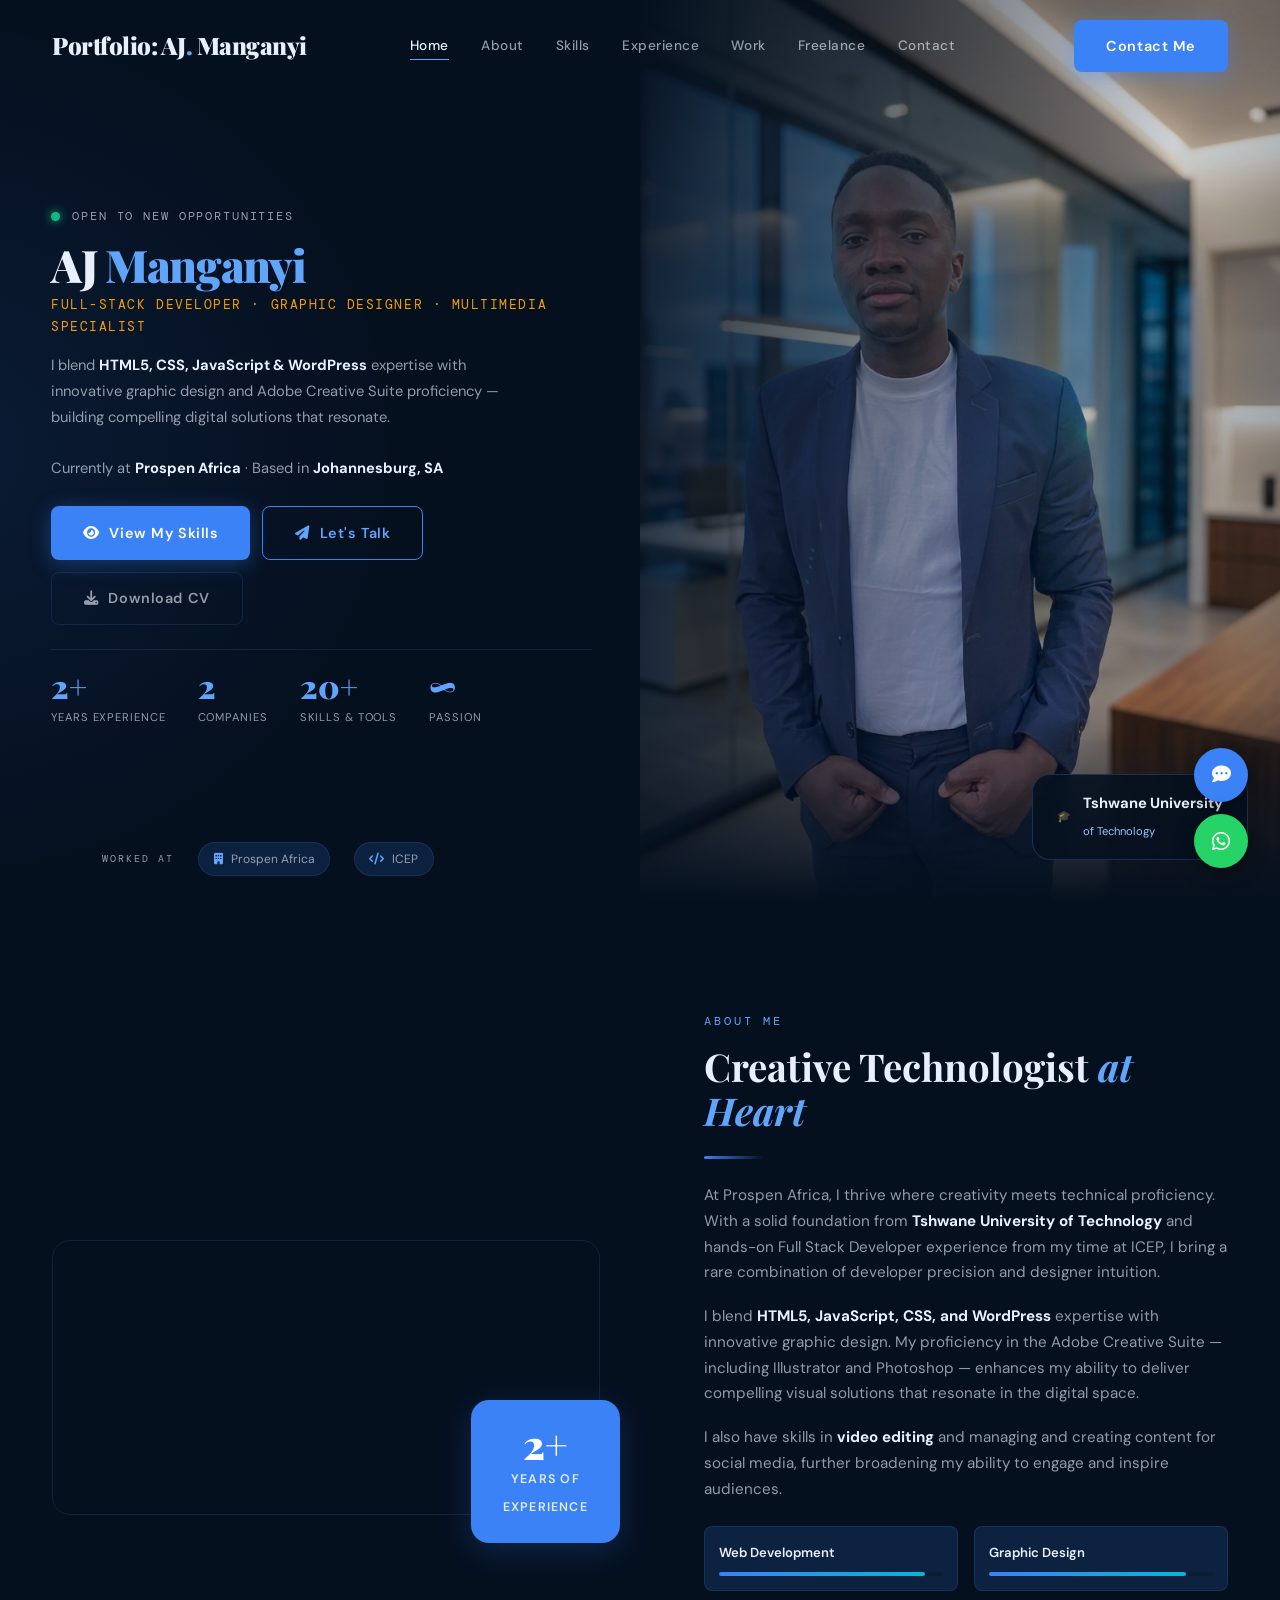
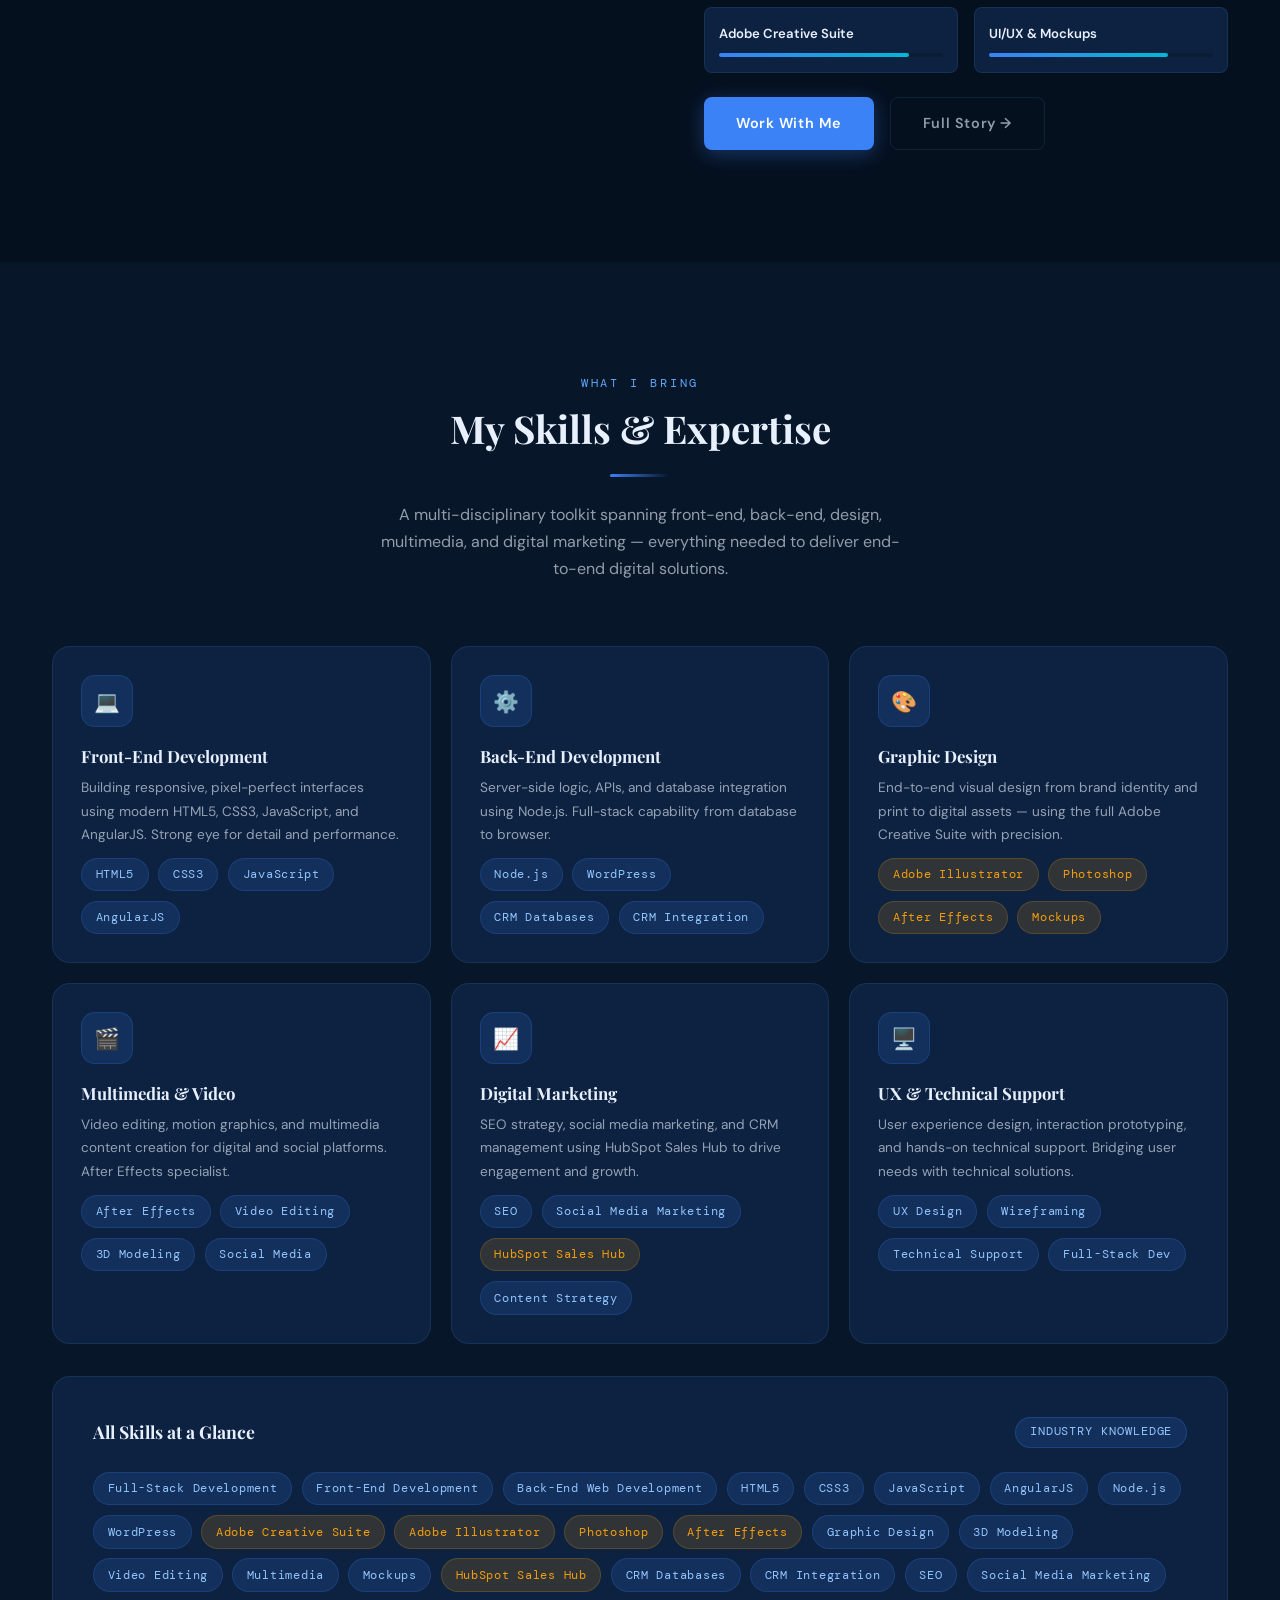
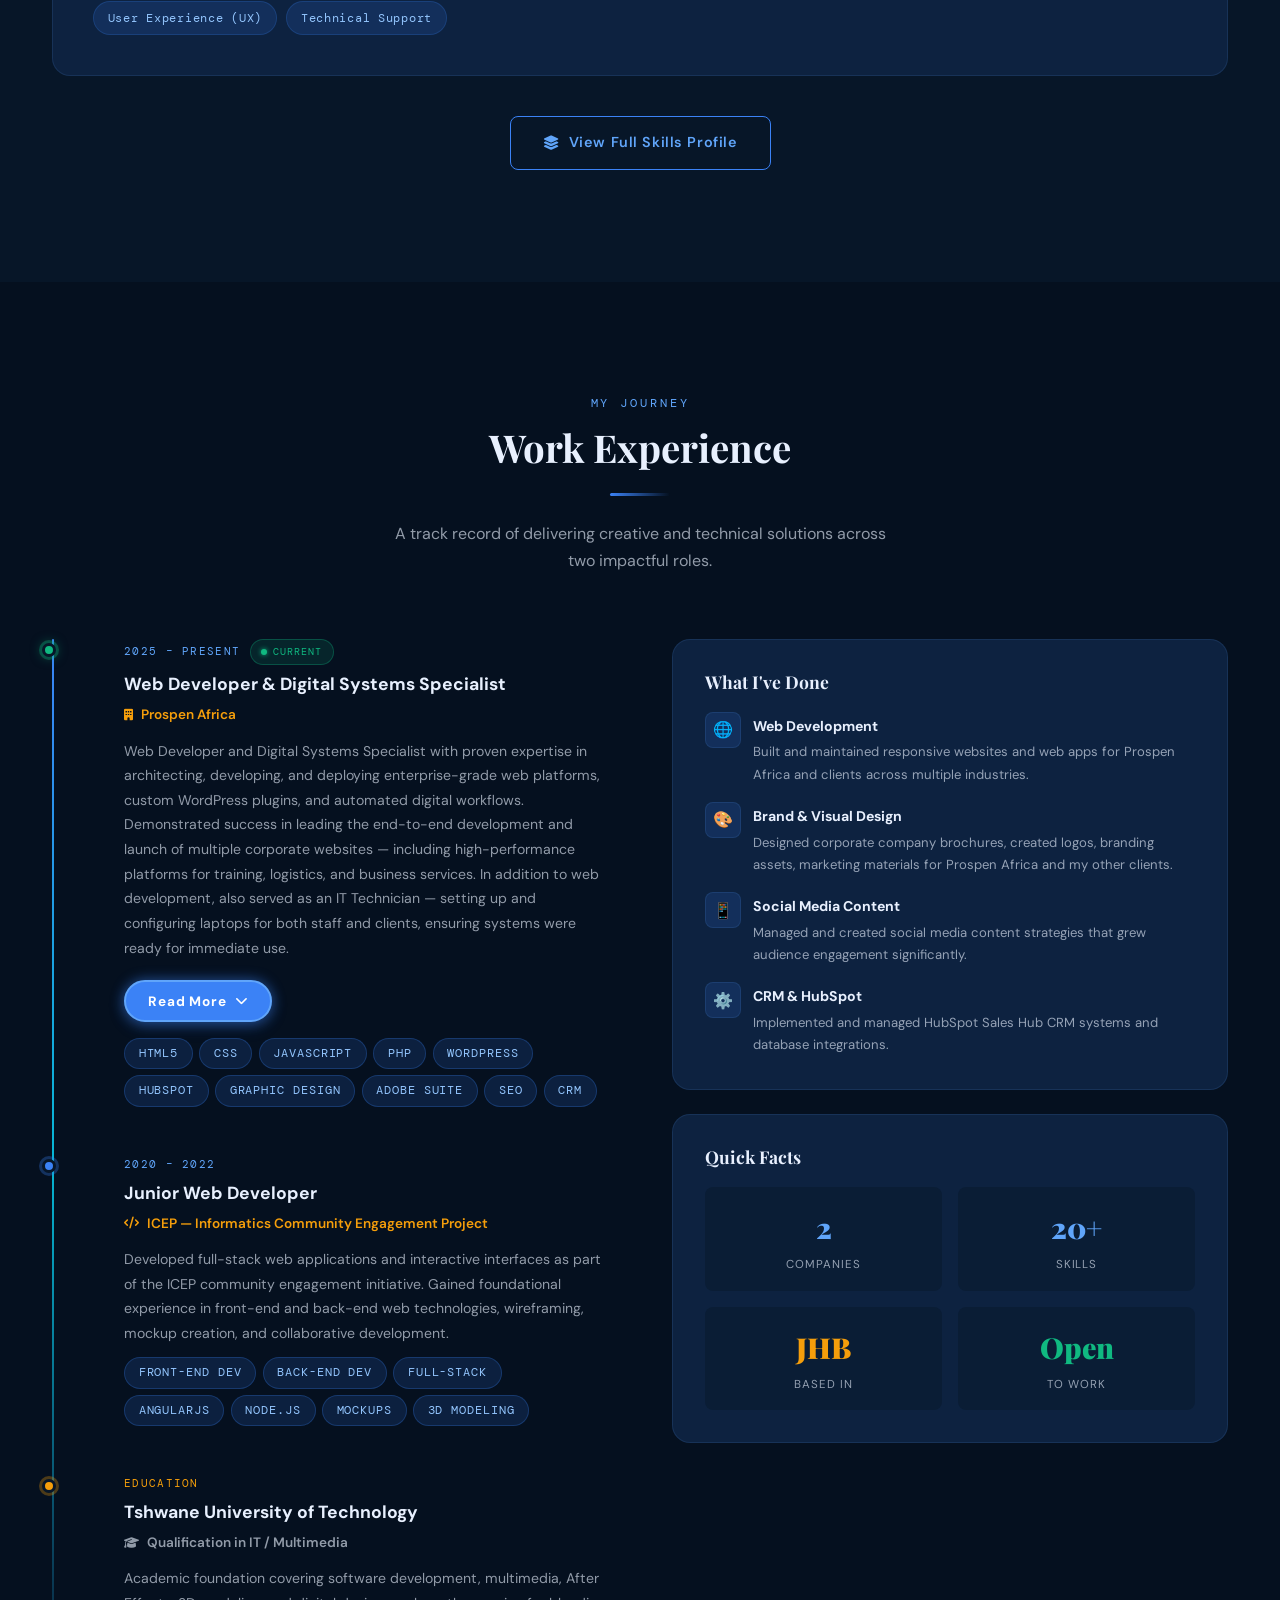
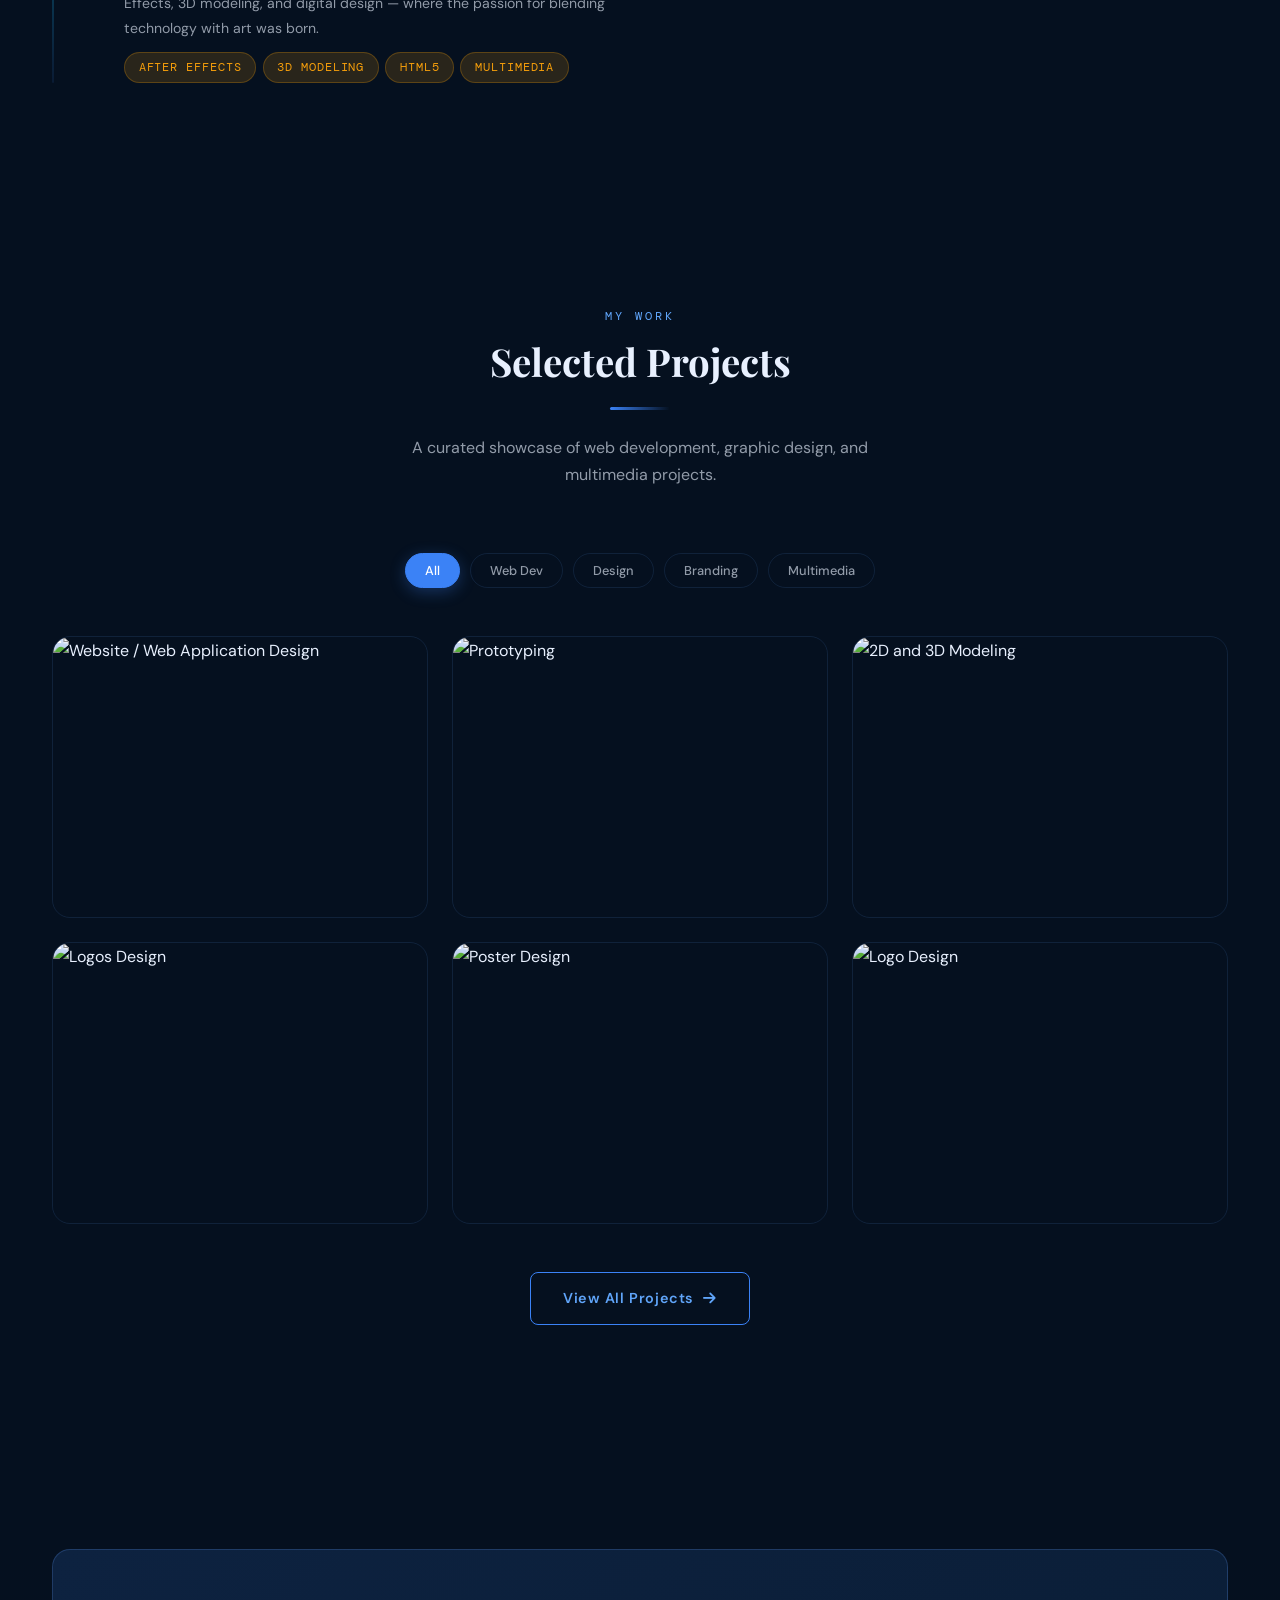
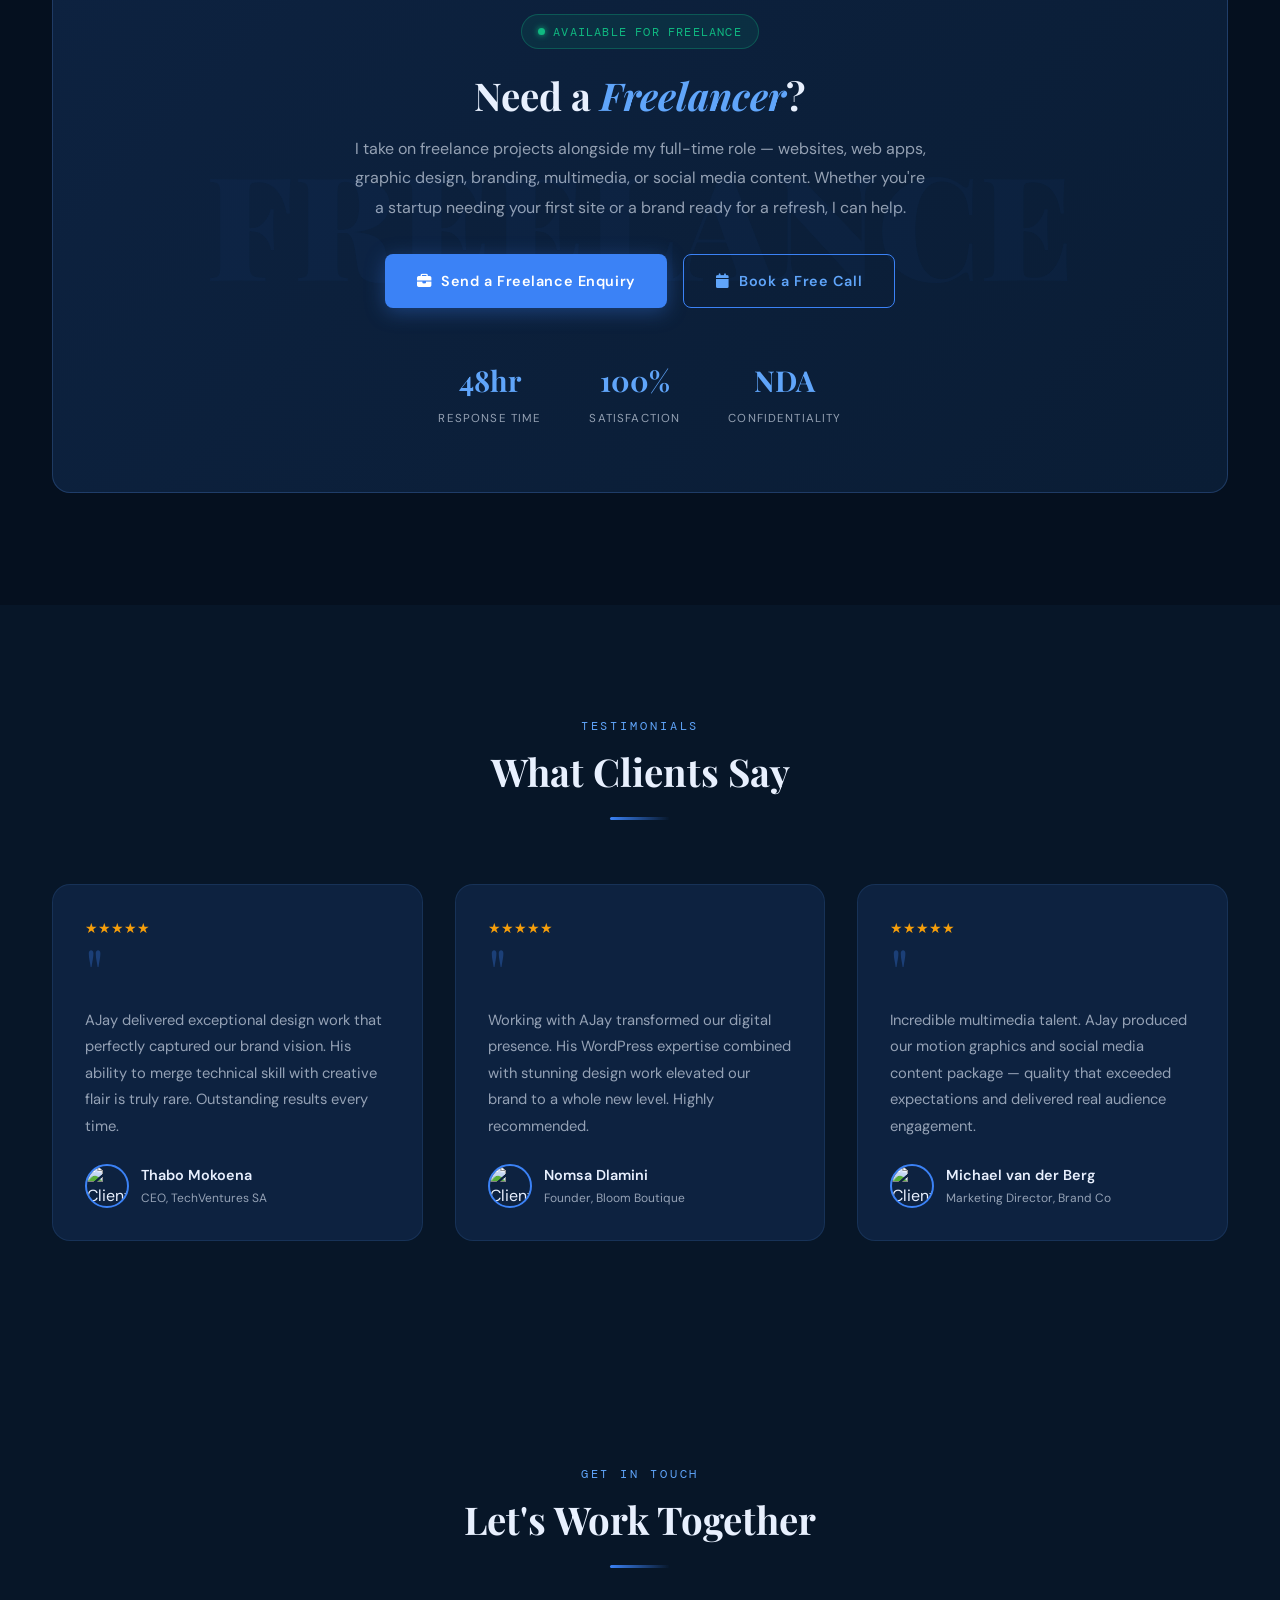
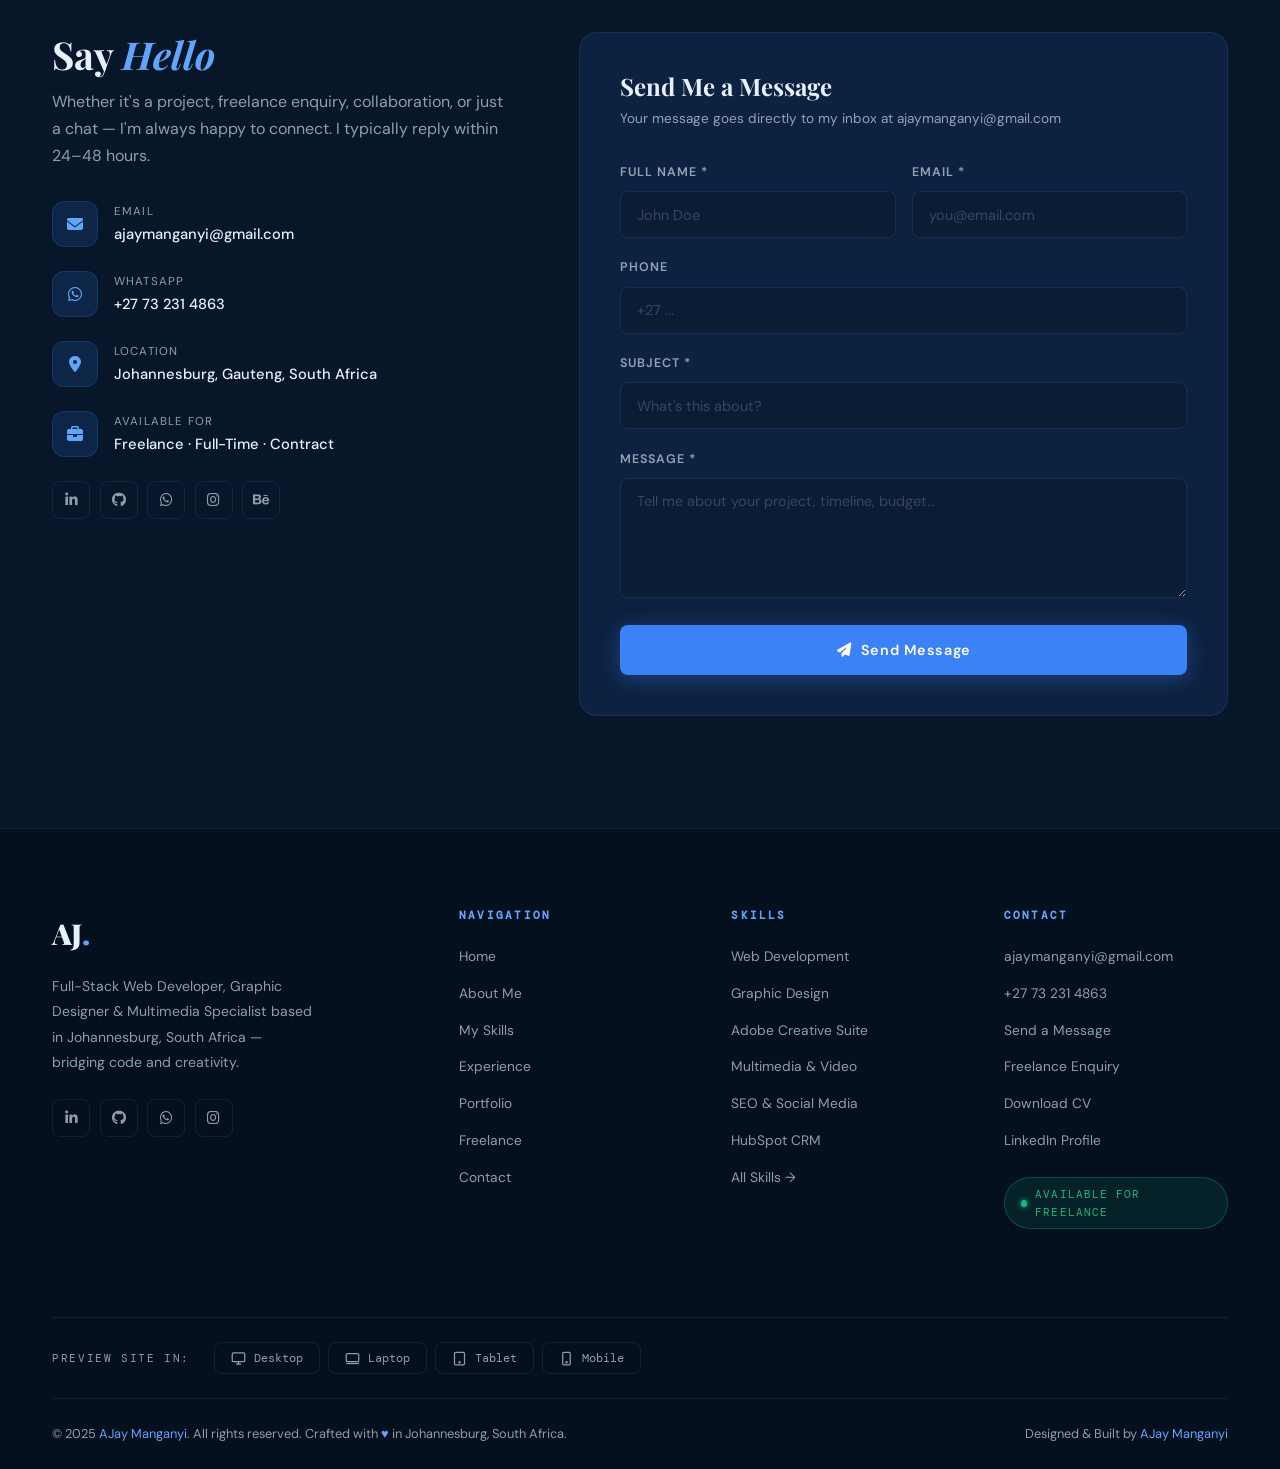
==== index.html @ b49f127f "first commit" ====
<!DOCTYPE html>
<html lang="en">
<head>
  <meta charset="UTF-8" />
  <meta name="viewport" content="width=device-width, initial-scale=1.0" />
  <meta name="description" content="AJay Manganyi — Full-Stack Web Developer, Graphic Designer & Multimedia Specialist at Prospen Africa, based in Johannesburg, South Africa." />
  <meta property="og:title" content="AJay Manganyi | Full-Stack Developer & Graphic Designer" />
  <meta property="og:description" content="Creative technologist blending code and design — based in Johannesburg, South Africa." />
  <title>AJay Manganyi | Developer · Designer · Multimedia Specialist</title>
  <link rel="stylesheet" href="css/style.css" />
  <link rel="stylesheet" href="https://cdnjs.cloudflare.com/ajax/libs/font-awesome/6.5.0/css/all.min.css" />
</head>
<body>

<!-- ═══════════════════════ NAVBAR ════════════════════════════ -->
<nav class="nav" id="nav">
  <div class="container nav-inner">
    <a href="#home" class="nav-logo">Portfolio: AJ<span>.</span> Manganyi</a>
    <div class="nav-links">
      <a href="#home">Home</a>
      <a href="#about">About</a>
      <a href="#skills">Skills</a>
      <a href="#experience">Experience</a>
      <a href="#portfolio">Work</a>
      <a href="#freelance">Freelance</a>
      <a href="#contact">Contact</a>
    </div>
    <a href="#contact" class="btn btn-primary nav-cta">Contact Me</a>
    <div class="hamburger" id="hamburger" aria-label="Open menu">
      <span></span><span></span><span></span>
    </div>
  </div>
</nav>

<!-- Mobile Nav -->
<div class="mobile-nav" id="mobile-nav">
  <span class="mobile-nav-close" id="mobile-close">✕</span>
  <a href="#home">Home</a>
  <a href="#about">About</a>
  <a href="#skills">Skills</a>
  <a href="#experience">Experience</a>
  <a href="#portfolio">Work</a>
  <a href="#freelance">Freelance</a>
  <a href="#contact">Contact</a>
  <a href="#contact" class="btn btn-primary" style="margin-top:1rem;">Contact Me</a>
</div>

<!-- ═══════════════════ HERO — FULL WIDTH SPLIT ════════════════ -->
<section class="hero" id="home">

  <!-- Left: Text Content -->
  <div class="hero-left">
    <div style="max-width:580px;">
      <div class="hero-eyebrow">
        <span class="hero-dot"></span>
        <span class="text-mono text-dim">Open to New Opportunities</span>
      </div>

      <!--<h1 class="hero-name">
        <span class="first">AJ</span>
        <span class="last">Manganyi</span>
      </h1>-->

      <h1 class="hero-name" style="white-space: nowrap;">
        <span class="first" style="display:inline;">AJ</span>
        <span class="last" style="display:inline;"> Manganyi</span>
      </h1>

      <span class="hero-role">Full-Stack Developer · Graphic Designer · Multimedia Specialist</span>

      <p class="hero-sub">
        I blend <strong>HTML5, CSS, JavaScript &amp; WordPress</strong> expertise with innovative graphic design and Adobe Creative Suite proficiency — building compelling digital solutions that resonate.
        <br /><br />
        Currently at <strong>Prospen Africa</strong> · Based in <strong>Johannesburg, SA</strong>
      </p>

      <div class="hero-actions">
        <a href="#skills" class="btn btn-primary">
          <i class="fa-solid fa-eye"></i> View My Skills
        </a>
        <a href="#contact" class="btn btn-outline">
          <i class="fa-solid fa-paper-plane"></i> Let's Talk
        </a>
        <a href="assets/AJay_Manganyi_CV.pdf" download class="btn btn-ghost">
          <i class="fa-solid fa-download"></i> Download CV
        </a>
      </div>

      <div class="hero-stats">
        <div>
          <span class="hero-stat-num">2+</span>
          <span class="hero-stat-label">Years Experience</span>
        </div>
        <div>
          <span class="hero-stat-num">2</span>
          <span class="hero-stat-label">Companies</span>
        </div>
        <div>
          <span class="hero-stat-num">20+</span>
          <span class="hero-stat-label">Skills &amp; Tools</span>
        </div>
        <div>
          <span class="hero-stat-num">∞</span>
          <span class="hero-stat-label">Passion</span>
        </div>
      </div>
    </div>
  </div>

  <!-- Right: Hero Image (replace src with your real photo) -->
  <div class="hero-right">
    <img
      src="assets/images/hero-photo.png"
      alt="AJay Manganyi"
      loading="eager"
    />
    <!-- Floating badge -->
    <div class="hero-badge">
      <span class="hero-badge-icon">🎓</span>
      <div>
        <strong>Tshwane University</strong>
        <span>of Technology</span>
      </div>
    </div>
  </div>

  <!-- Companies strip (bottom-left of hero) -->
  <div class="hero-companies">
    <span class="hero-company-label">Worked at</span>
    <div class="hero-company-pill">
      <i class="fa-solid fa-building"></i> Prospen Africa
    </div>
    <div class="hero-company-pill">
      <i class="fa-solid fa-code"></i> ICEP
    </div>
  </div>
</section>

<!-- ═══════════════════════ ABOUT ════════════════════════════ -->
<section class="section" id="about">
  <div class="container">
    <div class="grid-2" style="align-items:center; gap:5rem;">

      <div class="about-img-wrap fade-up">
        <video
          src="assets/videos/about-video.mp4"
          autoplay
          muted
          loop
          playsinline
          style="width:100%;height:100%;object-fit:cover;border-radius:var(--radius-lg);"
        ></video>
        <div class="about-img-overlay">
          <strong>2+</strong>
          <span>Years of<br>Experience</span>
        </div>
      </div>

      <div class="about-content fade-up">
        <span class="eyebrow">About Me</span>
        <h2 class="display-md" style="margin-bottom:1rem;">Creative Technologist <em style="color:var(--blue-light);font-style:italic">at Heart</em></h2>
        <div class="divider"></div>

        <p>At Prospen Africa, I thrive where creativity meets technical proficiency. With a solid foundation from <strong style="color:var(--white)">Tshwane University of Technology</strong> and hands-on Full Stack Developer experience from my time at ICEP, I bring a rare combination of developer precision and designer intuition.</p>

        <p>I blend <strong style="color:var(--white)">HTML5, JavaScript, CSS, and WordPress</strong> expertise with innovative graphic design. My proficiency in the Adobe Creative Suite — including Illustrator and Photoshop — enhances my ability to deliver compelling visual solutions that resonate in the digital space.</p>

        <p>I also have skills in <strong style="color:var(--white)">video editing</strong> and managing and creating content for social media, further broadening my ability to engage and inspire audiences.</p>

        <div class="skills-grid">
          <div class="skill-item">
            <div class="skill-name">Web Development</div>
            <div class="skill-bar-wrap"><div class="skill-bar" data-width="92%"></div></div>
          </div>
          <div class="skill-item">
            <div class="skill-name">Graphic Design</div>
            <div class="skill-bar-wrap"><div class="skill-bar" data-width="88%"></div></div>
          </div>
          <div class="skill-item">
            <div class="skill-name">Adobe Creative Suite</div>
            <div class="skill-bar-wrap"><div class="skill-bar" data-width="85%"></div></div>
          </div>
          <div class="skill-item">
            <div class="skill-name">UI/UX & Mockups</div>
            <div class="skill-bar-wrap"><div class="skill-bar" data-width="80%"></div></div>
          </div>
        </div>

        <div style="display:flex;gap:1rem;flex-wrap:wrap;margin-top:1.5rem;">
          <a href="#contact" class="btn btn-primary">Work With Me</a>
          <a href="pages/about.html" class="btn btn-ghost">Full Story →</a>
        </div>
      </div>
    </div>
  </div>
</section>

<!-- ═══════════════════════ SKILLS ═══════════════════════════ -->
<section class="section skills-section" id="skills">
  <div class="container">
    <div class="section-header fade-up">
      <span class="eyebrow">What I Bring</span>
      <h2 class="display-md">My Skills &amp; Expertise</h2>
      <div class="divider center"></div>
      <p style="color:var(--white-dim);max-width:520px;margin:0 auto;">A multi-disciplinary toolkit spanning front-end, back-end, design, multimedia, and digital marketing — everything needed to deliver end-to-end digital solutions.</p>
    </div>

    <!-- Main skill cards -->
    <div class="skill-cards-grid">
      <div class="skill-card fade-up">
        <div class="skill-card-icon">💻</div>
        <h3>Front-End Development</h3>
        <p>Building responsive, pixel-perfect interfaces using modern HTML5, CSS3, JavaScript, and AngularJS. Strong eye for detail and performance.</p>
        <div class="tech-cloud">
          <span class="tech-pill">HTML5</span>
          <span class="tech-pill">CSS3</span>
          <span class="tech-pill">JavaScript</span>
          <span class="tech-pill">AngularJS</span>
        </div>
      </div>

      <div class="skill-card fade-up">
        <div class="skill-card-icon">⚙️</div>
        <h3>Back-End Development</h3>
        <p>Server-side logic, APIs, and database integration using Node.js. Full-stack capability from database to browser.</p>
        <div class="tech-cloud">
          <span class="tech-pill">Node.js</span>
          <span class="tech-pill">WordPress</span>
          <span class="tech-pill">CRM Databases</span>
          <span class="tech-pill">CRM Integration</span>
        </div>
      </div>

      <div class="skill-card fade-up">
        <div class="skill-card-icon">🎨</div>
        <h3>Graphic Design</h3>
        <p>End-to-end visual design from brand identity and print to digital assets — using the full Adobe Creative Suite with precision.</p>
        <div class="tech-cloud">
          <span class="tech-pill gold-pill">Adobe Illustrator</span>
          <span class="tech-pill gold-pill">Photoshop</span>
          <span class="tech-pill gold-pill">After Effects</span>
          <span class="tech-pill gold-pill">Mockups</span>
        </div>
      </div>

      <div class="skill-card fade-up">
        <div class="skill-card-icon">🎬</div>
        <h3>Multimedia &amp; Video</h3>
        <p>Video editing, motion graphics, and multimedia content creation for digital and social platforms. After Effects specialist.</p>
        <div class="tech-cloud">
          <span class="tech-pill">After Effects</span>
          <span class="tech-pill">Video Editing</span>
          <span class="tech-pill">3D Modeling</span>
          <span class="tech-pill">Social Media</span>
        </div>
      </div>

      <div class="skill-card fade-up">
        <div class="skill-card-icon">📈</div>
        <h3>Digital Marketing</h3>
        <p>SEO strategy, social media marketing, and CRM management using HubSpot Sales Hub to drive engagement and growth.</p>
        <div class="tech-cloud">
          <span class="tech-pill">SEO</span>
          <span class="tech-pill">Social Media Marketing</span>
          <span class="tech-pill gold-pill">HubSpot Sales Hub</span>
          <span class="tech-pill">Content Strategy</span>
        </div>
      </div>

      <div class="skill-card fade-up">
        <div class="skill-card-icon">🖥️</div>
        <h3>UX &amp; Technical Support</h3>
        <p>User experience design, interaction prototyping, and hands-on technical support. Bridging user needs with technical solutions.</p>
        <div class="tech-cloud">
          <span class="tech-pill">UX Design</span>
          <span class="tech-pill">Wireframing</span>
          <span class="tech-pill">Technical Support</span>
          <span class="tech-pill">Full-Stack Dev</span>
        </div>
      </div>
    </div>

    <!-- Full skills tag cloud -->
    <div style="background:var(--surface);border:1px solid var(--border);border-radius:var(--radius-lg);padding:2.5rem;margin-top:1rem;" class="fade-up">
      <div style="display:flex;align-items:center;justify-content:space-between;flex-wrap:wrap;gap:1rem;margin-bottom:1.5rem;">
        <h3 style="font-size:1.1rem;">All Skills at a Glance</h3>
        <span class="tag">Industry Knowledge</span>
      </div>
      <div class="tech-cloud">
        <span class="tech-pill">Full-Stack Development</span>
        <span class="tech-pill">Front-End Development</span>
        <span class="tech-pill">Back-End Web Development</span>
        <span class="tech-pill">HTML5</span>
        <span class="tech-pill">CSS3</span>
        <span class="tech-pill">JavaScript</span>
        <span class="tech-pill">AngularJS</span>
        <span class="tech-pill">Node.js</span>
        <span class="tech-pill">WordPress</span>
        <span class="tech-pill gold-pill">Adobe Creative Suite</span>
        <span class="tech-pill gold-pill">Adobe Illustrator</span>
        <span class="tech-pill gold-pill">Photoshop</span>
        <span class="tech-pill gold-pill">After Effects</span>
        <span class="tech-pill">Graphic Design</span>
        <span class="tech-pill">3D Modeling</span>
        <span class="tech-pill">Video Editing</span>
        <span class="tech-pill">Multimedia</span>
        <span class="tech-pill">Mockups</span>
        <span class="tech-pill gold-pill">HubSpot Sales Hub</span>
        <span class="tech-pill">CRM Databases</span>
        <span class="tech-pill">CRM Integration</span>
        <span class="tech-pill">SEO</span>
        <span class="tech-pill">Social Media Marketing</span>
        <span class="tech-pill">User Experience (UX)</span>
        <span class="tech-pill">Technical Support</span>
      </div>
    </div>

    <div style="text-align:center;margin-top:2.5rem;" class="fade-up">
      <a href="pages/skills.html" class="btn btn-outline">
        <i class="fa-solid fa-layer-group"></i> View Full Skills Profile
      </a>
    </div>
  </div>
</section>

<!-- ═══════════════════ EXPERIENCE ══════════════════════════ -->
<section class="section" id="experience">
  <div class="container">
    <div class="section-header fade-up">
      <span class="eyebrow">My Journey</span>
      <h2 class="display-md">Work Experience</h2>
      <div class="divider center"></div>
      <p style="color:var(--white-dim);max-width:500px;margin:0 auto;">A track record of delivering creative and technical solutions across two impactful roles.</p>
    </div>

    <div class="grid-2" style="gap:4rem; align-items:start;">
      <!-- Timeline -->
      <div class="fade-up">
        <div class="timeline">

          <!-- Job 1: Current — Prospen Africa -->
          <div class="timeline-item">
            <div class="timeline-dot current"></div>

            <!-- Badge row -->
            <div style="display:flex;align-items:center;gap:0.6rem;flex-wrap:wrap;margin-bottom:0.35rem;">
              <span class="timeline-period" style="margin-bottom:0;">2025 – Present</span>
              <span style="display:inline-flex;align-items:center;gap:0.35rem;padding:0.2rem 0.65rem;background:rgba(16,185,129,0.12);border:1px solid rgba(16,185,129,0.3);border-radius:100px;font-size:0.65rem;font-family:var(--font-mono);color:var(--green);text-transform:uppercase;letter-spacing:0.1em;">
                <span style="width:6px;height:6px;border-radius:50%;background:var(--green);box-shadow:0 0 5px var(--green);animation:pulse 2s infinite;display:inline-block;"></span>
                Current
              </span>
            </div>

            <div class="timeline-title">Web Developer &amp; Digital Systems Specialist</div>
            <div class="timeline-company">
              <i class="fa-solid fa-building"></i> Prospen Africa
            </div>

            <!-- Always-visible summary -->
            <p class="timeline-desc" id="prospen-summary">
              Web Developer and Digital Systems Specialist with proven expertise in architecting, developing, and deploying enterprise-grade web platforms, custom WordPress plugins, and automated digital workflows. Demonstrated success in leading the end-to-end development and launch of multiple corporate websites — including high-performance platforms for training, logistics, and business services.
              In addition to web development, also served as an IT Technician — setting up and configuring laptops for both staff and clients, ensuring systems were ready for immediate use.
            </p>

            <!-- ── READ MORE ACCORDION ── -->
            <div class="prospen-expand" id="prospen-expand" aria-hidden="true">

              <!-- What I do -->
              <div class="prospen-detail-section">
                <div class="prospen-detail-title"><i class="fa-solid fa-circle-check" style="color:var(--blue-light);font-size:0.75rem;"></i> Key Responsibilities</div>
                <ul class="prospen-list">
                  <li>Led full lifecycle development, deployment, and optimisation of multiple corporate websites including <strong>Prospen Africa</strong> and <strong>Prospen Logistics</strong>, ensuring scalable architecture and strong UX.</li>
                  <li>Designed and developed <strong>custom WordPress plugins</strong> to manage course scheduling, training submissions, and dynamic content delivery across multiple business units.</li>
                  <li>Built advanced <strong>date management &amp; validation plugins</strong> that automatically detect and hide expired training dates, ensuring users only see active, relevant schedules.</li>
                  <li>Developed <strong>dashboard alert systems</strong> within WordPress admin that proactively flag incorrect, missing, or inconsistent training dates before publication.</li>
                  <li>Engineered <strong>dynamic single-link form architecture</strong> — allowing multiple forms to operate from the same URL while displaying different content, fields, and workflows based on course, service, or campaign parameters.</li>
                  <li>Built robust <strong>custom form handlers</strong> using PHP and WordPress hooks to process form submissions securely, validate user input, and route data to appropriate business systems.</li>
                </ul>
              </div>

              <!-- HubSpot integration -->
              <div class="prospen-detail-section">
                <div class="prospen-detail-title"><i class="fa-solid fa-circle-check" style="color:var(--gold);font-size:0.75rem;"></i> HubSpot CRM Integration</div>
                <ul class="prospen-list">
                  <li>Built HubSpot integration workflows that automatically send captured leads into HubSpot CRM, map submissions to relevant properties and pipelines, trigger automated follow-up emails, and initiate lead nurturing sequences — improving response turnaround time.</li>
                  <li>Implemented <strong>automated email response systems</strong> — confirmation emails, enquiry acknowledgements, and follow-up sequences based on form activity and lead status.</li>
                  <li>Developed custom logic for <strong>data persistence and submission tracking</strong>, ensuring all enquiries are securely stored, auditable, and accessible for reporting.</li>
                </ul>
              </div>

              <!-- Additional work -->
              <div class="prospen-detail-section">
                <div class="prospen-detail-title"><i class="fa-solid fa-circle-check" style="color:var(--cyan);font-size:0.75rem;"></i> Additional Work</div>
                <ul class="prospen-list">
                  <li>Created <strong>advanced filtering systems</strong> for training schedules — venue-based, date-based, and qualification-based — improving discoverability and navigation.</li>
                  <li>Developed <strong>conversion-focused landing pages</strong>, CTAs, and lead capture workflows supporting digital marketing and increased traffic conversion rates.</li>
                  <li>Led website <strong>QA, bug testing, performance optimisation</strong>, and pre-launch validation processes.</li>
                  <li>Provided ongoing technical support, plugin maintenance, system upgrades, and performance enhancements.</li>
                </ul>
              </div>

              <!-- Core competencies chips -->
              <div class="prospen-detail-section">
                <div class="prospen-detail-title"><i class="fa-solid fa-layer-group" style="color:var(--blue-light);font-size:0.75rem;"></i> Core Competencies</div>
                <div class="timeline-tags" style="margin-top:0.6rem;">
                  <span class="tag">WordPress Architecture</span>
                  <span class="tag">Custom Plugin Dev</span>
                  <span class="tag">PHP Development</span>
                  <span class="tag">HubSpot Integration</span>
                  <span class="tag">Workflow Automation</span>
                  <span class="tag">Dynamic Forms</span>
                  <span class="tag">Email Automation</span>
                  <span class="tag">Dashboard Reporting</span>
                  <span class="tag">Lead Capture</span>
                  <span class="tag">QA &amp; Testing</span>
                </div>
              </div>
            </div>

            <!-- Read More toggle button -->
            <button class="prospen-read-more" id="prospen-toggle" aria-expanded="false" onclick="toggleProspen()">
              <span id="prospen-btn-text">Read More</span>
              <i class="fa-solid fa-chevron-down" id="prospen-chevron"></i>
            </button>

            <!-- Always-visible skill tags -->
            <div class="timeline-tags" style="margin-top:1rem;">
              <span class="tag">HTML5</span>
              <span class="tag">CSS</span>
              <span class="tag">JavaScript</span>
              <span class="tag">PHP</span>
              <span class="tag">WordPress</span>
              <span class="tag">HubSpot</span>
              <span class="tag">Graphic Design</span>
              <span class="tag">Adobe Suite</span>
              <span class="tag">SEO</span>
              <span class="tag">CRM</span>
            </div>
          </div>

          <!-- Job 2 -->
          <div class="timeline-item">
            <div class="timeline-dot"></div>
            <span class="timeline-period">2020 – 2022</span>
            <div class="timeline-title">Junior Web Developer</div>
            <div class="timeline-company">
              <i class="fa-solid fa-code"></i> ICEP — Informatics Community Engagement Project
            </div>
            <p class="timeline-desc">Developed full-stack web applications and interactive interfaces as part of the ICEP community engagement initiative. Gained foundational experience in front-end and back-end web technologies, wireframing, mockup creation, and collaborative development.</p>
            <div class="timeline-tags">
              <span class="tag">Front-End Dev</span>
              <span class="tag">Back-End Dev</span>
              <span class="tag">Full-Stack</span>
              <span class="tag">AngularJS</span>
              <span class="tag">Node.js</span>
              <span class="tag">Mockups</span>
              <span class="tag">3D Modeling</span>
            </div>
          </div>

          <!-- Education -->
          <div class="timeline-item">
            <div class="timeline-dot" style="background:var(--gold);box-shadow:0 0 0 3px rgba(245,158,11,0.3);"></div>
            <span class="timeline-period" style="color:var(--gold);">Education</span>
            <div class="timeline-title">Tshwane University of Technology</div>
            <div class="timeline-company" style="color:var(--white-dim);">
              <i class="fa-solid fa-graduation-cap"></i> Qualification in IT / Multimedia
            </div>
            <p class="timeline-desc">Academic foundation covering software development, multimedia, After Effects, 3D modeling, and digital design — where the passion for blending technology with art was born.</p>
            <div class="timeline-tags">
              <span class="tag gold">After Effects</span>
              <span class="tag gold">3D Modeling</span>
              <span class="tag gold">HTML5</span>
              <span class="tag gold">Multimedia</span>
            </div>
          </div>
        </div>
      </div>

      <!-- Highlights panel -->
      <div class="fade-up">
        <div style="background:var(--surface);border:1px solid var(--border);border-radius:var(--radius-lg);padding:2rem;margin-bottom:1.5rem;">
          <h3 style="font-size:1.1rem;margin-bottom:1.25rem;">What I've Done</h3>
          <div style="display:flex;flex-direction:column;gap:1rem;">
            <div style="display:flex;align-items:flex-start;gap:0.75rem;">
              <div style="width:36px;height:36px;border-radius:8px;background:var(--blue-dim);border:1px solid var(--border);display:flex;align-items:center;justify-content:center;flex-shrink:0;font-size:1rem;">🌐</div>
              <div><strong style="font-size:0.88rem;">Web Development</strong><p style="font-size:0.82rem;color:var(--white-dim);margin-top:0.15rem;">Built and maintained responsive websites and web apps for Prospen Africa and clients across multiple industries.</p></div>
            </div>
            <div style="display:flex;align-items:flex-start;gap:0.75rem;">
              <div style="width:36px;height:36px;border-radius:8px;background:var(--blue-dim);border:1px solid var(--border);display:flex;align-items:center;justify-content:center;flex-shrink:0;font-size:1rem;">🎨</div>
              <div><strong style="font-size:0.88rem;">Brand &amp; Visual Design</strong><p style="font-size:0.82rem;color:var(--white-dim);margin-top:0.15rem;">Designed corporate company brochures, created logos, branding assets, marketing materials for Prospen Africa and my other clients.</p></div>
            </div>
            <div style="display:flex;align-items:flex-start;gap:0.75rem;">
              <div style="width:36px;height:36px;border-radius:8px;background:var(--blue-dim);border:1px solid var(--border);display:flex;align-items:center;justify-content:center;flex-shrink:0;font-size:1rem;">📱</div>
              <div><strong style="font-size:0.88rem;">Social Media Content</strong><p style="font-size:0.82rem;color:var(--white-dim);margin-top:0.15rem;">Managed and created social media content strategies that grew audience engagement significantly.</p></div>
            </div>
            <div style="display:flex;align-items:flex-start;gap:0.75rem;">
              <div style="width:36px;height:36px;border-radius:8px;background:var(--blue-dim);border:1px solid var(--border);display:flex;align-items:center;justify-content:center;flex-shrink:0;font-size:1rem;">⚙️</div>
              <div><strong style="font-size:0.88rem;">CRM &amp; HubSpot</strong><p style="font-size:0.82rem;color:var(--white-dim);margin-top:0.15rem;">Implemented and managed HubSpot Sales Hub CRM systems and database integrations.</p></div>
            </div>
          </div>
        </div>

        <!-- Quick Facts -->
        <div style="background:var(--surface);border:1px solid var(--border);border-radius:var(--radius-lg);padding:2rem;">
          <h3 style="font-size:1.1rem;margin-bottom:1.25rem;">Quick Facts</h3>
          <div style="display:grid;grid-template-columns:1fr 1fr;gap:1rem;">
            <div style="text-align:center;padding:1rem;background:var(--bg-3);border-radius:var(--radius);">
              <div style="font-family:var(--font-display);font-size:1.8rem;font-weight:900;color:var(--blue-light);">2</div>
              <div style="font-size:0.72rem;color:var(--white-dim);text-transform:uppercase;letter-spacing:0.08em;margin-top:0.2rem;">Companies</div>
            </div>
            <div style="text-align:center;padding:1rem;background:var(--bg-3);border-radius:var(--radius);">
              <div style="font-family:var(--font-display);font-size:1.8rem;font-weight:900;color:var(--blue-light);">20+</div>
              <div style="font-size:0.72rem;color:var(--white-dim);text-transform:uppercase;letter-spacing:0.08em;margin-top:0.2rem;">Skills</div>
            </div>
            <div style="text-align:center;padding:1rem;background:var(--bg-3);border-radius:var(--radius);">
              <div style="font-family:var(--font-display);font-size:1.8rem;font-weight:900;color:var(--gold);">JHB</div>
              <div style="font-size:0.72rem;color:var(--white-dim);text-transform:uppercase;letter-spacing:0.08em;margin-top:0.2rem;">Based In</div>
            </div>
            <div style="text-align:center;padding:1rem;background:var(--bg-3);border-radius:var(--radius);">
              <div style="font-family:var(--font-display);font-size:1.8rem;font-weight:900;color:var(--green);">Open</div>
              <div style="font-size:0.72rem;color:var(--white-dim);text-transform:uppercase;letter-spacing:0.08em;margin-top:0.2rem;">To Work</div>
            </div>
          </div>
        </div>
      </div>
    </div>
  </div>
</section>

<!-- ═══════════════════════ PORTFOLIO ════════════════════════ -->
<section class="section" id="portfolio">
  <div class="container">
    <div class="section-header fade-up">
      <span class="eyebrow">My Work</span>
      <h2 class="display-md">Selected Projects</h2>
      <div class="divider center"></div>
      <p style="color:var(--white-dim);max-width:500px;margin:0 auto;">A curated showcase of web development, graphic design, and multimedia projects.</p>
    </div>

    <div class="portfolio-filter fade-up">
      <button class="filter-btn active" data-filter="all">All</button>
      <button class="filter-btn" data-filter="web">Web Dev</button>
      <button class="filter-btn" data-filter="design">Design</button>
      <button class="filter-btn" data-filter="brand">Branding</button>
      <button class="filter-btn" data-filter="multimedia">Multimedia</button>
    </div>

    <div class="portfolio-grid">
      <div class="portfolio-item fade-up" data-category="web">
        <img src="https://respectaj.github.io/Portfolio/assets/img/websites/website-1.png" alt="Website / Web Application Design" loading="lazy" />
        <div class="portfolio-overlay">
          <span class="tag">Web Dev</span>
          <h3>Website / Web Application Design</h3>
          <span>AngularJS · HTML5 · CSS · JavaScript · PHP</span>
        </div>
      </div>
      <div class="portfolio-item fade-up" data-category="design">
        <img src="https://respectaj.github.io/Portfolio/assets/img/websites/prototype-1.png" alt="Prototyping" loading="lazy" />
        <div class="portfolio-overlay">
          <span class="tag">UI/UX</span>
          <h3>Prototyping</h3>
          <span>Figma · Adobe Illustrator · Adobe InDesign</span>
        </div>
      </div>
      <div class="portfolio-item fade-up" data-category="multimedia">
        <img src="https://respectaj.github.io/Portfolio/assets/img/models/model-6.png" alt="2D and 3D Modeling" loading="lazy" />
        <div class="portfolio-overlay">
          <span class="tag">Multimedia</span>
          <h3>2D and 3D Modeling</h3>
          <span>3ds Max · Unity3D</span>
        </div>
      </div>
      <div class="portfolio-item fade-up" data-category="brand">
        <img src="https://respectaj.github.io/Portfolio/assets/img/logos/logo-1.png" alt="Logos Design" loading="lazy" />
        <div class="portfolio-overlay">
          <span class="tag">Branding</span>
          <h3>Logos Design</h3>
          <span>Adobe Photoshop</span>
        </div>
      </div>
      <div class="portfolio-item fade-up" data-category="design">
        <img src="https://respectaj.github.io/Portfolio/assets/img/posters/poster-2v2.png" alt="Poster Design" loading="lazy" />
        <div class="portfolio-overlay">
          <span class="tag">Graphic Design</span>
          <h3>Poster Design</h3>
          <span>Adobe Photoshop</span>
        </div>
      </div>
      <div class="portfolio-item fade-up" data-category="brand">
        <img src="https://respectaj.github.io/Portfolio/assets/img/logos/logo-3.png" alt="Logo Design" loading="lazy" />
        <div class="portfolio-overlay">
          <span class="tag">Branding</span>
          <h3>Logo Design</h3>
          <span>Adobe Photoshop · Adobe Illustrator</span>
        </div>
      </div>
    </div>

    <div style="text-align:center;margin-top:3rem;" class="fade-up">
      <a href="pages/portfolio.html" class="btn btn-outline">
        View All Projects <i class="fa-solid fa-arrow-right"></i>
      </a>
    </div>
  </div>
</section>

<!-- ══════════════════════ FREELANCE ════════════════════════ -->
<section class="section" id="freelance">
  <div class="container">
    <div class="freelance-banner fade-up">
      <div class="freelance-available">Available for Freelance</div>
      <h2 class="display-md" style="margin-bottom:1rem;">
        Need a <em style="color:var(--blue-light);font-style:italic">Freelancer</em>?
      </h2>
      <p style="color:var(--white-dim);max-width:580px;margin:0 auto 2rem;font-size:1rem;line-height:1.85;">
        I take on freelance projects alongside my full-time role — websites, web apps, graphic design, branding, multimedia, or social media content. Whether you're a startup needing your first site or a brand ready for a refresh, I can help.
      </p>
      <div style="display:flex;gap:1rem;justify-content:center;flex-wrap:wrap;">
        <button id="freelance-enquiry-btn" class="btn btn-primary">
          <i class="fa-solid fa-briefcase"></i> Send a Freelance Enquiry
        </button>
        <a href="#contact" class="btn btn-outline">
          <i class="fa-solid fa-calendar"></i> Book a Free Call
        </a>
      </div>
      <div style="display:flex;gap:3rem;justify-content:center;margin-top:3rem;flex-wrap:wrap;">
        <div style="text-align:center;">
          <strong style="font-family:var(--font-display);font-size:1.8rem;color:var(--blue-light);">48hr</strong>
          <p style="font-size:0.72rem;color:var(--white-dim);text-transform:uppercase;letter-spacing:0.1em;margin-top:0.25rem;">Response Time</p>
        </div>
        <div style="text-align:center;">
          <strong style="font-family:var(--font-display);font-size:1.8rem;color:var(--blue-light);">100%</strong>
          <p style="font-size:0.72rem;color:var(--white-dim);text-transform:uppercase;letter-spacing:0.1em;margin-top:0.25rem;">Satisfaction</p>
        </div>
        <div style="text-align:center;">
          <strong style="font-family:var(--font-display);font-size:1.8rem;color:var(--blue-light);">NDA</strong>
          <p style="font-size:0.72rem;color:var(--white-dim);text-transform:uppercase;letter-spacing:0.1em;margin-top:0.25rem;">Confidentiality</p>
        </div>
      </div>
    </div>
  </div>
</section>

<!-- Freelance Modal -->
<div id="freelance-modal" style="display:none;position:fixed;inset:0;background:rgba(0,0,0,0.85);z-index:800;align-items:center;justify-content:center;padding:1rem;backdrop-filter:blur(10px);">
  <div style="background:var(--surface);border:1px solid var(--border);border-radius:var(--radius-lg);padding:2.5rem;max-width:500px;width:100%;position:relative;max-height:90vh;overflow-y:auto;">
    <button id="freelance-modal-close" style="position:absolute;top:1rem;right:1rem;background:none;border:none;color:var(--white-dim);font-size:1.3rem;cursor:pointer;">✕</button>
    <span class="eyebrow" style="margin-bottom:0.5rem;">Freelance</span>
    <h3 style="font-family:var(--font-display);font-size:1.6rem;margin-bottom:0.4rem;">Send an Enquiry</h3>
    <p style="font-size:0.85rem;color:var(--white-dim);margin-bottom:1.5rem;">Tell me about your project — I'll get back within 48 hours.</p>
    <form id="freelance-form">
      <div class="form-row">
        <div class="form-group">
          <label>Full Name *</label>
          <input class="form-control" name="name" placeholder="Your name" required />
        </div>
        <div class="form-group">
          <label>Email *</label>
          <input class="form-control" type="email" name="email" placeholder="you@email.com" required />
        </div>
      </div>
      <div class="form-row">
        <div class="form-group">
          <label>Phone</label>
          <input class="form-control" name="phone" placeholder="+27 ..." />
        </div>
        <div class="form-group">
          <label>Budget</label>
          <input class="form-control" name="budget" placeholder="e.g. R5k–R10k" />
        </div>
      </div>
      <div class="form-group">
        <label>Service Needed</label>
        <input class="form-control" name="project_type" placeholder="Web Dev / Design / Branding / Multimedia…" />
      </div>
      <div class="form-group">
        <label>Project Details *</label>
        <textarea class="form-control" name="message" rows="4" placeholder="Brief description, timeline, goals…" required></textarea>
      </div>
      <button type="submit" class="btn btn-primary" style="width:100%;justify-content:center;">
        <i class="fa-solid fa-paper-plane"></i> Send Enquiry
      </button>
    </form>
  </div>
</div>

<!-- ══════════════════════ TESTIMONIALS ═════════════════════ -->
<section class="section testimonials-wrap" id="testimonials">
  <div class="container">
    <div class="section-header fade-up">
      <span class="eyebrow">Testimonials</span>
      <h2 class="display-md">What Clients Say</h2>
      <div class="divider center"></div>
    </div>
    <div class="grid-3">
      <div class="testimonial-card fade-up">
        <div class="stars">★★★★★</div>
        <span class="quote-mark">"</span>
        <p class="testimonial-text">AJay delivered exceptional design work that perfectly captured our brand vision. His ability to merge technical skill with creative flair is truly rare. Outstanding results every time.</p>
        <div class="testimonial-author">
          <img src="https://randomuser.me/api/portraits/men/32.jpg" alt="Client" class="testimonial-avatar" />
          <div>
            <div class="testimonial-name">Thabo Mokoena</div>
            <div class="testimonial-role">CEO, TechVentures SA</div>
          </div>
        </div>
      </div>
      <div class="testimonial-card fade-up">
        <div class="stars">★★★★★</div>
        <span class="quote-mark">"</span>
        <p class="testimonial-text">Working with AJay transformed our digital presence. His WordPress expertise combined with stunning design work elevated our brand to a whole new level. Highly recommended.</p>
        <div class="testimonial-author">
          <img src="https://randomuser.me/api/portraits/women/44.jpg" alt="Client" class="testimonial-avatar" />
          <div>
            <div class="testimonial-name">Nomsa Dlamini</div>
            <div class="testimonial-role">Founder, Bloom Boutique</div>
          </div>
        </div>
      </div>
      <div class="testimonial-card fade-up">
        <div class="stars">★★★★★</div>
        <span class="quote-mark">"</span>
        <p class="testimonial-text">Incredible multimedia talent. AJay produced our motion graphics and social media content package — quality that exceeded expectations and delivered real audience engagement.</p>
        <div class="testimonial-author">
          <img src="https://randomuser.me/api/portraits/men/67.jpg" alt="Client" class="testimonial-avatar" />
          <div>
            <div class="testimonial-name">Michael van der Berg</div>
            <div class="testimonial-role">Marketing Director, Brand Co</div>
          </div>
        </div>
      </div>
    </div>
  </div>
</section>

<!-- ════════════════════════ CONTACT ════════════════════════ -->
<section class="section contact-wrap" id="contact">
  <div class="container">
    <div class="section-header fade-up">
      <span class="eyebrow">Get In Touch</span>
      <h2 class="display-md">Let's Work Together</h2>
      <div class="divider center"></div>
    </div>
    <div class="contact-grid">
      <div class="fade-up">
        <h2 class="display-md" style="margin-bottom:0.75rem;">Say <em style="color:var(--blue-light);">Hello</em></h2>
        <p style="color:var(--white-dim);margin-bottom:2rem;">Whether it's a project, freelance enquiry, collaboration, or just a chat — I'm always happy to connect. I typically reply within 24–48 hours.</p>
        <div class="contact-item">
          <div class="contact-icon"><i class="fa-solid fa-envelope"></i></div>
          <div>
            <div class="contact-label">Email</div>
            <div class="contact-value"><a href="mailto:ajaymanganyi@gmail.com">ajaymanganyi@gmail.com</a></div>
          </div>
        </div>
        <div class="contact-item">
          <div class="contact-icon"><i class="fa-brands fa-whatsapp"></i></div>
          <div>
            <div class="contact-label">WhatsApp</div>
            <div class="contact-value"><a href="https://wa.me/27732314863" target="_blank">+27 73 231 4863</a></div>
          </div>
        </div>
        <div class="contact-item">
          <div class="contact-icon"><i class="fa-solid fa-location-dot"></i></div>
          <div>
            <div class="contact-label">Location</div>
            <div class="contact-value">Johannesburg, Gauteng, South Africa</div>
          </div>
        </div>
        <div class="contact-item">
          <div class="contact-icon"><i class="fa-solid fa-briefcase"></i></div>
          <div>
            <div class="contact-label">Available For</div>
            <div class="contact-value">Freelance · Full-Time · Contract</div>
          </div>
        </div>
        <div style="display:flex;gap:0.6rem;flex-wrap:wrap;margin-top:1.5rem;">
          <a href="https://www.linkedin.com/in/ajay-manganyi/" target="_blank" class="social-link" aria-label="LinkedIn"><i class="fa-brands fa-linkedin-in"></i></a>
          <a href="https://github.com/respectaj" target="_blank" class="social-link" aria-label="GitHub"><i class="fa-brands fa-github"></i></a>
          <a href="https://wa.me/27732314863" target="_blank" class="social-link" aria-label="WhatsApp"><i class="fa-brands fa-whatsapp"></i></a>
          <a href="https://instagram.com" target="_blank" class="social-link" aria-label="Instagram"><i class="fa-brands fa-instagram"></i></a>
          <a href="https://behance.net" target="_blank" class="social-link" aria-label="Behance"><i class="fa-brands fa-behance"></i></a>
        </div>
      </div>

      <div class="form-wrap fade-up">
        <h3 class="form-title">Send Me a Message</h3>
        <p class="form-sub">Your message goes directly to my inbox at <a href="mailto:ajaymanganyi@gmail.com">ajaymanganyi@gmail.com</a></p>
        <form id="contact-form">
          <div class="form-row">
            <div class="form-group">
              <label>Full Name *</label>
              <input class="form-control" name="name" placeholder="John Doe" required />
            </div>
            <div class="form-group">
              <label>Email *</label>
              <input class="form-control" type="email" name="email" placeholder="you@email.com" required />
            </div>
          </div>
          <div class="form-group">
            <label>Phone</label>
            <input class="form-control" name="phone" placeholder="+27 ..." />
          </div>
          <div class="form-group">
            <label>Subject *</label>
            <input class="form-control" name="subject" placeholder="What's this about?" required />
          </div>
          <div class="form-group">
            <label>Message *</label>
            <textarea class="form-control" name="message" rows="5" placeholder="Tell me about your project, timeline, budget…" required></textarea>
          </div>
          <button type="submit" class="btn btn-primary" style="width:100%;justify-content:center;padding:1rem;">
            <i class="fa-solid fa-paper-plane"></i> Send Message
          </button>
        </form>
      </div>
    </div>
  </div>
</section>

<!-- ════════════════════════ FOOTER ═════════════════════════ -->
<footer class="footer" id="footer">
  <div class="container">
    <div class="footer-grid">
      <div class="footer-brand">
        <a href="#home" class="nav-logo" style="font-size:1.8rem;">AJ<span style="color:var(--blue-light);">.</span></a>
        <p>Full-Stack Web Developer, Graphic Designer &amp; Multimedia Specialist based in Johannesburg, South Africa — bridging code and creativity.</p>
        <div class="footer-socials">
          <a href="https://www.linkedin.com/in/ajay-manganyi/" target="_blank" class="social-link" aria-label="LinkedIn"><i class="fa-brands fa-linkedin-in"></i></a>
          <a href="https://github.com/respectaj" target="_blank" class="social-link" aria-label="GitHub"><i class="fa-brands fa-github"></i></a>
          <a href="https://wa.me/27732314863" target="_blank" class="social-link" aria-label="WhatsApp"><i class="fa-brands fa-whatsapp"></i></a>
          <a href="https://instagram.com" target="_blank" class="social-link" aria-label="Instagram"><i class="fa-brands fa-instagram"></i></a>
        </div>
      </div>

      <div class="footer-col">
        <h4>Navigation</h4>
        <ul>
          <li><a href="#home">Home</a></li>
          <li><a href="#about">About Me</a></li>
          <li><a href="#skills">My Skills</a></li>
          <li><a href="#experience">Experience</a></li>
          <li><a href="#portfolio">Portfolio</a></li>
          <li><a href="#freelance">Freelance</a></li>
          <li><a href="#contact">Contact</a></li>
        </ul>
      </div>

      <div class="footer-col">
        <h4>Skills</h4>
        <ul>
          <li><a href="#skills">Web Development</a></li>
          <li><a href="#skills">Graphic Design</a></li>
          <li><a href="#skills">Adobe Creative Suite</a></li>
          <li><a href="#skills">Multimedia &amp; Video</a></li>
          <li><a href="#skills">SEO &amp; Social Media</a></li>
          <li><a href="#skills">HubSpot CRM</a></li>
          <li><a href="pages/skills.html">All Skills →</a></li>
        </ul>
      </div>

      <div class="footer-col">
        <h4>Contact</h4>
        <ul>
          <li><a href="mailto:ajaymanganyi@gmail.com">ajaymanganyi@gmail.com</a></li>
          <li><a href="https://wa.me/27732314863" target="_blank">+27 73 231 4863</a></li>
          <li><a href="#contact">Send a Message</a></li>
          <li><a href="#freelance">Freelance Enquiry</a></li>
          <li><a href="assets/AJay_Manganyi_CV.pdf" download>Download CV</a></li>
          <li><a href="https://www.linkedin.com/in/ajay-manganyi/" target="_blank">LinkedIn Profile</a></li>
        </ul>
        <div style="margin-top:1.5rem;">
          <div class="freelance-available" style="font-size:0.68rem;">Available for Freelance</div>
        </div>
      </div>
    </div>

    <!-- Screen Size Preview Bar -->
    <div class="preview-bar">
      <span class="preview-label">Preview site in:</span>
      <div class="preview-btns">
        <button class="preview-btn" data-size="desktop">
          <svg width="15" height="15" viewBox="0 0 24 24" fill="none" stroke="currentColor" stroke-width="2"><rect x="2" y="3" width="20" height="14" rx="2"/><path d="M8 21h8M12 17v4"/></svg>
          Desktop
        </button>
        <button class="preview-btn" data-size="laptop">
          <svg width="15" height="15" viewBox="0 0 24 24" fill="none" stroke="currentColor" stroke-width="2"><rect x="2" y="4" width="20" height="13" rx="2"/><path d="M2 20h20"/></svg>
          Laptop
        </button>
        <button class="preview-btn" data-size="tablet">
          <svg width="15" height="15" viewBox="0 0 24 24" fill="none" stroke="currentColor" stroke-width="2"><rect x="4" y="2" width="16" height="20" rx="2"/><circle cx="12" cy="18" r="1"/></svg>
          Tablet
        </button>
        <button class="preview-btn" data-size="mobile">
          <svg width="15" height="15" viewBox="0 0 24 24" fill="none" stroke="currentColor" stroke-width="2"><rect x="6" y="2" width="12" height="20" rx="2"/><circle cx="12" cy="18" r="1"/></svg>
          Mobile
        </button>
      </div>
    </div>

    <div class="footer-bottom">
      <p>© 2025 <span>AJay Manganyi</span>. All rights reserved. Crafted with <span>♥</span> in Johannesburg, South Africa.</p>
      <p>Designed &amp; Built by <span>AJay Manganyi</span></p>
    </div>
  </div>
</footer>

<!-- ════════════════ PREVIEW MODAL ══════════════════════════ -->
<div class="preview-modal" id="preview-modal">
  <div class="preview-modal-inner">
    <div class="preview-controls">
      <span class="preview-size-label" id="preview-size-label">Desktop — 1280 × 800</span>
    </div>
    <div class="preview-frame-wrap" id="preview-frame-wrap" style="width:800px;height:500px;">
      <iframe id="preview-frame" title="Site Preview" style="width:1280px;height:800px;" src="about:blank"></iframe>
      <div class="preview-device-bezel"></div>
      <button class="preview-close" id="preview-close" aria-label="Close">✕</button>
    </div>
  </div>
</div>

<!-- ════════════════ BACK TO TOP ════════════════════════════ -->
<button class="back-to-top" id="back-to-top" aria-label="Back to top">
  <i class="fa-solid fa-chevron-up"></i>
</button>

<!-- ════════════════ FLOATING BUTTONS ═══════════════════════ -->
<div class="float-buttons">
  <button class="float-btn float-chat" id="chat-toggle" aria-label="Chat widget">
    <i class="fa-solid fa-comment-dots" style="font-size:1.2rem;"></i>
    <span class="float-btn-tooltip">Chat with me</span>
  </button>
  <button class="float-btn float-whatsapp" id="whatsapp-btn" aria-label="WhatsApp">
    <i class="fa-brands fa-whatsapp" style="font-size:1.3rem;"></i>
    <span class="float-btn-tooltip">WhatsApp me</span>
  </button>
</div>

<!-- ═══════════════════ CHAT WIDGET ════════════════════════ -->
<div class="chat-widget" id="chat-widget">
  <div class="chat-header">
    <div class="chat-header-info">
      <img src="https://images.unsplash.com/photo-1507003211169-0a1dd7228f2d?w=80&q=80" alt="AJay" class="chat-avatar" />
      <div>
        <h4>AJay Manganyi</h4>
        <span>Replies within 24 hours</span>
      </div>
    </div>
    <button class="chat-close" id="chat-close" aria-label="Close">✕</button>
  </div>
  <div class="chat-body">
    <div class="chat-step active" id="step-intro">
      <div class="chat-intro">
        <p>👋 Hey! I'm <strong>AJay</strong> — Full-Stack Developer &amp; Graphic Designer. Leave your details and I'll be in touch!</p>
      </div>
      <form class="chat-form" id="chat-lead-form">
        <div class="form-group">
          <label>Full Name *</label>
          <input id="lead-name" type="text" placeholder="Your full name" required />
        </div>
        <div class="form-group">
          <label>Email *</label>
          <input id="lead-email" type="email" placeholder="you@email.com" required />
        </div>
        <div class="form-group">
          <label>Phone (Optional)</label>
          <input id="lead-phone" type="tel" placeholder="+27 ..." />
        </div>
        <button type="submit" class="btn btn-primary" style="width:100%;justify-content:center;margin-top:0.5rem;">
          Continue →
        </button>
      </form>
    </div>
    <div class="chat-step" id="step-confirm">
      <div class="chat-intro">
        <p>✅ <strong>Thanks!</strong> Your details are ready. Click below to send them directly to my inbox.</p>
      </div>
      <button id="chat-send-email" class="btn btn-primary" style="width:100%;justify-content:center;">
        <i class="fa-solid fa-envelope"></i> Send Me an Email
      </button>
    </div>
    <div class="chat-step" id="step-success">
      <div class="chat-success">
        <div class="chat-success-icon">🎉</div>
        <h4>Message Sent!</h4>
        <p>I've received your details and will reach out within 24–48 hours. Looking forward to connecting!</p>
        <a href="#" class="btn btn-ghost" style="width:100%;justify-content:center;" onclick="document.getElementById('chat-widget').classList.remove('open');return false;">Close</a>
      </div>
    </div>
  </div>
</div>

<!-- ════════════ SCRIPTS ════════════════════════════════════ -->
<script>
  // ── Prospen Read More toggle ──────────────────────────────
  function toggleProspen() {
    const expand  = document.getElementById('prospen-expand');
    const btn     = document.getElementById('prospen-toggle');
    const btnText = document.getElementById('prospen-btn-text');
    const chevron = document.getElementById('prospen-chevron');
    const isOpen  = expand.classList.contains('open');
    if (isOpen) {
      expand.classList.remove('open');
      btn.setAttribute('aria-expanded','false');
      btnText.textContent = 'Read More';
      chevron.style.transform = 'rotate(0deg)';
    } else {
      expand.classList.add('open');
      btn.setAttribute('aria-expanded','true');
      btnText.textContent = 'Read Less';
      chevron.style.transform = 'rotate(180deg)';
    }
  }

  // ── Toast helper (used by freelance form) ────────────────
  function showToast(msg, color) {
    const t = document.createElement('div');
    Object.assign(t.style, { position:'fixed', bottom:'2rem', left:'50%', transform:'translateX(-50%) translateY(20px)', background: color||'#10b981', color:'#fff', padding:'0.85rem 1.5rem', borderRadius:'8px', fontSize:'0.88rem', fontFamily:"'DM Sans',sans-serif", fontWeight:'500', zIndex:'9999', boxShadow:'0 8px 30px rgba(0,0,0,0.4)', transition:'all 0.35s ease', opacity:'0' });
    t.textContent = msg;
    document.body.appendChild(t);
    requestAnimationFrame(() => { t.style.transform = 'translateX(-50%) translateY(0)'; t.style.opacity = '1'; });
    setTimeout(() => { t.style.opacity='0'; t.style.transform='translateX(-50%) translateY(10px)'; setTimeout(() => t.remove(), 400); }, 3500);
  }

  // Freelance modal
  const fModal = document.getElementById('freelance-modal');
  document.getElementById('freelance-enquiry-btn').addEventListener('click', () => { fModal.style.display='flex'; document.body.style.overflow='hidden'; });
  document.getElementById('freelance-modal-close').addEventListener('click', () => { fModal.style.display='none'; document.body.style.overflow=''; });
  fModal.addEventListener('click', e => { if(e.target===fModal){ fModal.style.display='none'; document.body.style.overflow=''; } });
  document.getElementById('freelance-form').addEventListener('submit', async function(e) {
    e.preventDefault();
    const btn  = this.querySelector('button[type="submit"]');
    const orig = btn.innerHTML;
    btn.innerHTML = '<span>Sending…</span>'; btn.disabled = true;
    const data = Object.fromEntries(new FormData(this));
    try {
      await emailjs.send('service_odp9kem', 'template_zno6u62', {
        from_name  : data.name,
        from_email : data.email,
        subject    : `Freelance Enquiry — ${data.project_type || 'General'}`,
        message    : `Phone: ${data.phone||'N/A'}\nBudget: ${data.budget||'N/A'}\nService: ${data.project_type||'N/A'}\n\n${data.message}`,
        to_email   : 'ajaymanganyi@gmail.com'
      });
      fModal.style.display = 'none';
      document.body.style.overflow = '';
      this.reset();
      btn.innerHTML = orig; btn.disabled = false;
      showToast("Enquiry sent! I'll be in touch within 48 hours 🎉");
    } catch (err) {
      console.error('EmailJS error:', err);
      btn.innerHTML = orig; btn.disabled = false;
      showToast('Something went wrong. Please email me directly.');
    }
  });
</script>

<!-- ═══════════ CONTACT POPUP MODAL ══════════════════════════ -->
<div id="contact-popup" style="display:none;position:fixed;inset:0;background:rgba(0,0,0,0.8);z-index:1500;align-items:center;justify-content:center;padding:1rem;backdrop-filter:blur(10px);">
  <div style="background:var(--surface);border:1px solid var(--border-2);border-radius:var(--radius-lg);padding:2.5rem;max-width:520px;width:100%;position:relative;box-shadow:var(--shadow);max-height:90vh;overflow-y:auto;">
    <button onclick="closeContactPopup()" aria-label="Close" style="position:absolute;top:1rem;right:1rem;width:34px;height:34px;background:var(--bg-3);border:1px solid var(--border);border-radius:50%;cursor:pointer;color:var(--white-dim);font-size:1rem;display:flex;align-items:center;justify-content:center;line-height:1;">✕</button>
    <p class="eyebrow" style="color:var(--blue-light);margin-bottom:0.5rem;">Get In Touch</p>
    <h2 style="font-family:var(--font-display);font-size:1.7rem;font-weight:700;margin-bottom:0.4rem;">Send Me a Message</h2>
    <p style="color:var(--white-dim);font-size:0.87rem;margin-bottom:1.75rem;">Have a project in mind? Drop me a message and I'll get back to you within 24–48 hours.</p>
    <form id="popup-contact-form">
      <div class="form-row">
        <div class="form-group">
          <label>Full Name *</label>
          <input class="form-control" name="name" placeholder="John Doe" required />
        </div>
        <div class="form-group">
          <label>Email *</label>
          <input class="form-control" type="email" name="email" placeholder="you@email.com" required />
        </div>
      </div>
      <div class="form-group">
        <label>Phone</label>
        <input class="form-control" name="phone" placeholder="+27 ..." />
      </div>
      <div class="form-group">
        <label>Subject *</label>
        <input class="form-control" name="subject" placeholder="What's this about?" required />
      </div>
      <div class="form-group">
        <label>Message *</label>
        <textarea class="form-control" name="message" rows="4" placeholder="Tell me about your project…" required></textarea>
      </div>
      <button type="submit" class="btn btn-primary" style="width:100%;justify-content:center;padding:1rem;">
        <i class="fa-solid fa-paper-plane"></i> Send Message
      </button>
    </form>
  </div>
</div>

<script>
  // ── Contact Popup: show after 60s, re-show after 1 hour ───
  function closeContactPopup() {
    document.getElementById('contact-popup').style.display = 'none';
    document.body.style.overflow = '';
    localStorage.setItem('popupClosedAt', Date.now());
  }

  function maybeShowPopup() {
    const closedAt = localStorage.getItem('popupClosedAt');
    const oneHour  = 60 * 60 * 1000;
    if (closedAt && (Date.now() - parseInt(closedAt)) < oneHour) return;
    document.getElementById('contact-popup').style.display = 'flex';
    document.body.style.overflow = 'hidden';
  }

  setTimeout(maybeShowPopup, 60000);

  document.getElementById('contact-popup').addEventListener('click', function(e) {
    if (e.target === this) closeContactPopup();
  });

  document.getElementById('popup-contact-form').addEventListener('submit', async function(e) {
    e.preventDefault();
    const btn  = this.querySelector('button[type="submit"]');
    const orig = btn.innerHTML;
    btn.innerHTML = '<span>Sending…</span>'; btn.disabled = true;
    const data = Object.fromEntries(new FormData(this));
    try {
      await emailjs.send('service_odp9kem', 'template_zno6u62', {
        from_name  : data.name,
        from_email : data.email,
        subject    : data.subject || 'Portfolio Contact',
        message    : `Phone: ${data.phone||'N/A'}\n\n${data.message}`,
        to_email   : 'ajaymanganyi@gmail.com'
      });
      closeContactPopup();
      this.reset();
      btn.innerHTML = orig; btn.disabled = false;
      showToast("Message sent! I'll be in touch soon 🎉");
    } catch (err) {
      console.error('EmailJS error:', err);
      btn.innerHTML = orig; btn.disabled = false;
      showToast('Something went wrong. Please try again.', '#ef4444');
    }
  });
</script>

<script src="https://cdn.jsdelivr.net/npm/@emailjs/browser@4/dist/email.min.js"></script>
<script>emailjs.init('bhWwgAUqbIBaPGJ42');</script>
<script src="js/main.js"></script>
</body>
</html>
---- css/style.css ----
/* ============================================================
   AJ MANGANYI PORTFOLIO — Main Stylesheet
   Theme: Deep Navy Blue — Modern Professional
   Version: 2.0.0
   ============================================================ */

@import url('https://fonts.googleapis.com/css2?family=Playfair+Display:ital,wght@0,400;0,700;0,900;1,400&family=DM+Sans:wght@300;400;500;600&family=DM+Mono:wght@400;500&display=swap');

:root {
  --bg:          #05101f;
  --bg-2:        #071628;
  --bg-3:        #0a1d35;
  --surface:     #0d2240;
  --surface-2:   #102a4f;
  --border:      rgba(100,160,255,0.12);
  --border-2:    rgba(100,160,255,0.22);
  --blue:        #3b82f6;
  --blue-light:  #60a5fa;
  --blue-bright: #93c5fd;
  --blue-dim:    rgba(59,130,246,0.15);
  --blue-glow:   rgba(59,130,246,0.25);
  --gold:        #f59e0b;
  --gold-light:  #fbbf24;
  --gold-dim:    rgba(245,158,11,0.15);
  --white:       #e8f0fe;
  --white-dim:   rgba(232,240,254,0.62);
  --white-faint: rgba(232,240,254,0.1);
  --accent:      #e05c3a;
  --green:       #10b981;
  --cyan:        #06b6d4;
  --font-display:'Playfair Display', Georgia, serif;
  --font-body:   'DM Sans', sans-serif;
  --font-mono:   'DM Mono', monospace;
  --radius:      8px;
  --radius-lg:   18px;
  --shadow:      0 20px 60px rgba(0,0,0,0.5);
  --shadow-blue: 0 8px 32px rgba(59,130,246,0.2);
  --transition:  0.35s cubic-bezier(0.4,0,0.2,1);
}

/* ── Reset ─────────────────────────────────────────────────── */
*, *::before, *::after { box-sizing: border-box; margin: 0; padding: 0; }
html { scroll-behavior: smooth; font-size: 16px; }
body {
  background: var(--bg);
  color: var(--white);
  font-family: var(--font-body);
  font-weight: 400;
  line-height: 1.7;
  overflow-x: hidden;
}
a { color: inherit; text-decoration: none; }
img { max-width: 100%; display: block; }
ul { list-style: none; }
button { font-family: var(--font-body); cursor: pointer; border: none; background: none; }

::-webkit-scrollbar { width: 5px; }
::-webkit-scrollbar-track { background: var(--bg); }
::-webkit-scrollbar-thumb { background: var(--blue); border-radius: 3px; }
::selection { background: var(--blue); color: white; }

/* Subtle grid bg */
body::before {
  content: '';
  position: fixed; inset: 0;
  background-image:
    linear-gradient(rgba(59,130,246,0.025) 1px, transparent 1px),
    linear-gradient(90deg, rgba(59,130,246,0.025) 1px, transparent 1px);
  background-size: 50px 50px;
  pointer-events: none; z-index: 0;
}

/* ── Typography ─────────────────────────────────────────────── */
h1,h2,h3,h4,h5 { font-family: var(--font-display); line-height: 1.15; }
.display-xl { font-size: clamp(2.8rem, 7vw, 6.5rem); font-weight: 900; letter-spacing: -0.03em; }
.display-lg { font-size: clamp(2rem, 5vw, 4rem); font-weight: 700; }
.display-md { font-size: clamp(1.5rem, 3vw, 2.6rem); font-weight: 700; }
.text-blue   { color: var(--blue-light); }
.text-gold   { color: var(--gold); }
.text-dim    { color: var(--white-dim); }
.text-mono   { font-family: var(--font-mono); font-size: 0.78rem; letter-spacing: 0.15em; text-transform: uppercase; }

/* ── Layout ─────────────────────────────────────────────────── */
.container { max-width: 1240px; margin: 0 auto; padding: 0 2rem; position: relative; z-index: 1; }
.section    { padding: 7rem 0; }
.grid-2     { display: grid; grid-template-columns: 1fr 1fr; gap: 3rem; }
.grid-3     { display: grid; grid-template-columns: repeat(3,1fr); gap: 2rem; }

.divider {
  width: 60px; height: 3px;
  background: linear-gradient(90deg, var(--blue), transparent);
  margin: 1.5rem 0; border-radius: 2px;
}
.divider.center { margin: 1.5rem auto; }
.divider.gold { background: linear-gradient(90deg, var(--gold), transparent); }

.section-header { text-align: center; margin-bottom: 4rem; }
.eyebrow {
  font-family: var(--font-mono); font-size: 0.72rem;
  letter-spacing: 0.25em; text-transform: uppercase;
  color: var(--blue-light); margin-bottom: 0.75rem; display: block;
}

/* ── Buttons ────────────────────────────────────────────────── */
.btn {
  display: inline-flex; align-items: center; gap: 0.6rem;
  padding: 0.85rem 2rem; border-radius: var(--radius);
  font-size: 0.9rem; font-weight: 600; letter-spacing: 0.04em;
  transition: var(--transition); position: relative; overflow: hidden;
}
.btn-primary { background: var(--blue); color: white; box-shadow: 0 4px 20px rgba(59,130,246,0.35); }
.btn-primary:hover { background: var(--blue-light); transform: translateY(-2px); box-shadow: 0 8px 30px rgba(59,130,246,0.5); }
.btn-gold { background: var(--gold); color: var(--bg); box-shadow: 0 4px 20px rgba(245,158,11,0.3); }
.btn-gold:hover { background: var(--gold-light); transform: translateY(-2px); }
.btn-outline { border: 1.5px solid var(--blue); color: var(--blue-light); }
.btn-outline:hover { background: var(--blue-dim); transform: translateY(-2px); }
.btn-ghost { color: var(--white-dim); border: 1.5px solid var(--border); }
.btn-ghost:hover { border-color: var(--blue); color: var(--blue-light); }

/* ── Tags ───────────────────────────────────────────────────── */
.tag {
  display: inline-block; padding: 0.3rem 0.85rem;
  background: var(--blue-dim); border: 1px solid rgba(59,130,246,0.25);
  color: var(--blue-bright); border-radius: 100px;
  font-size: 0.72rem; font-family: var(--font-mono);
  letter-spacing: 0.08em; text-transform: uppercase;
}
.tag.gold { background: var(--gold-dim); border-color: rgba(245,158,11,0.25); color: var(--gold); }

/* ── Navbar ─────────────────────────────────────────────────── */
.nav {
  position: fixed; top: 0; left: 0; right: 0;
  z-index: 1000; padding: 1.25rem 0; transition: var(--transition);
}
.nav.scrolled {
  background: rgba(5,16,31,0.94); backdrop-filter: blur(24px);
  border-bottom: 1px solid var(--border); padding: 0.8rem 0;
}
.nav-inner { display: flex; align-items: center; justify-content: space-between; }
.nav-logo { font-family: var(--font-display); font-size: 1.5rem; font-weight: 900; letter-spacing: -0.02em; }
.nav-logo span { color: var(--blue-light); }
.nav-links { display: flex; align-items: center; gap: 2rem; }
.nav-links a {
  font-size: 0.85rem; font-weight: 500; color: var(--white-dim);
  letter-spacing: 0.04em; transition: color 0.2s; position: relative;
}
.nav-links a::after {
  content: ''; position: absolute; bottom: -3px; left: 0; right: 0;
  height: 1.5px; background: var(--blue-light);
  transform: scaleX(0); transition: transform 0.25s;
}
.nav-links a:hover, .nav-links a.active { color: var(--white); }
.nav-links a:hover::after, .nav-links a.active::after { transform: scaleX(1); }
.nav-cta { margin-left: 1rem; }

.hamburger { display: none; flex-direction: column; gap: 5px; padding: 5px; cursor: pointer; }
.hamburger span { display: block; width: 24px; height: 2px; background: var(--white); border-radius: 2px; transition: var(--transition); }

.mobile-nav {
  display: none; position: fixed; inset: 0;
  background: var(--bg-2); z-index: 999;
  flex-direction: column; align-items: center; justify-content: center; gap: 2rem;
}
.mobile-nav.open { display: flex; }
.mobile-nav a { font-family: var(--font-display); font-size: 2rem; font-weight: 700; color: var(--white-dim); transition: color 0.2s; }
.mobile-nav a:hover { color: var(--blue-light); }
.mobile-nav-close { position: absolute; top: 1.5rem; right: 2rem; font-size: 2rem; color: var(--white-dim); cursor: pointer; }

/* ══════════════════════════════════════════════════════════════
   HERO — TRUE FULL WIDTH SPLIT
══════════════════════════════════════════════════════════════ */
.hero {
  height: 100vh;
  min-height: 600px;
  width: 100vw;
  margin-left: calc(-50vw + 50%);
  display: grid;
  grid-template-columns: 1fr 1fr;
  position: relative;
  overflow: hidden;
}

.hero-left {
  display: flex;
  align-items: center;
  padding: 6rem 3rem 4rem 8%;
  background:
    radial-gradient(ellipse 120% 80% at -10% 50%, rgba(59,130,246,0.1) 0%, transparent 60%),
    var(--bg);
  position: relative;
  z-index: 2;
}

.hero-right {
  position: relative;
  overflow: hidden;
}
.hero-right img {
  position: absolute; inset: 0;
  width: 100%; height: 100%;
  object-fit: cover; object-position: center 20%;
}
/* Blue-tinted dark overlay */
.hero-right::before {
  content: '';
  position: absolute; inset: 0; z-index: 1;
  background: linear-gradient(
    105deg,
    var(--bg) 0%,
    rgba(5,16,31,0.55) 35%,
    rgba(7,22,40,0.2) 65%,
    rgba(7,22,40,0.5) 100%
  );
}
/* Bottom fade */
.hero-right::after {
  content: '';
  position: absolute; bottom: 0; left: 0; right: 0; height: 200px;
  background: linear-gradient(to top, var(--bg) 0%, transparent 100%);
  z-index: 2;
}

.hero-badge {
  position: absolute;
  bottom: 2.5rem; right: 2rem;
  background: rgba(5,16,31,0.88);
  border: 1px solid var(--border-2);
  border-radius: var(--radius-lg);
  padding: 1rem 1.5rem;
  backdrop-filter: blur(16px);
  z-index: 10;
  display: flex; align-items: center; gap: 0.75rem;
}
.hero-badge-icon { font-size: 1.75rem; }
.hero-badge strong { font-size: 0.92rem; display: block; color: var(--white); }
.hero-badge span   { font-size: 0.7rem; color: var(--blue-bright); }

/* Left content */
.hero-eyebrow {
  display: inline-flex; align-items: center; gap: 0.75rem; margin-bottom: 0.9rem;
}
.hero-dot {
  width: 9px; height: 9px; border-radius: 50%;
  background: var(--green); box-shadow: 0 0 10px var(--green);
  animation: pulse 2s infinite;
}
@keyframes pulse { 0%,100%{opacity:1;transform:scale(1);}50%{opacity:0.4;transform:scale(0.75);} }

.hero-name {
  font-family: var(--font-display);
  font-size: clamp(2.2rem, 3.5vw, 4rem);
  font-weight: 900; line-height: 1.02; letter-spacing: -0.03em;
  margin-bottom: 0.4rem;
}
.hero-name .first { color: var(--white); display: block; }
.hero-name .last  { color: var(--blue-light); display: block; }

.hero-role {
  font-family: var(--font-mono); font-size: 0.8rem;
  color: var(--gold); letter-spacing: 0.12em; text-transform: uppercase;
  margin-bottom: 1rem; display: block;
}
.hero-sub {
  font-size: 0.92rem; color: var(--white-dim);
  max-width: 460px; line-height: 1.75; margin-bottom: 1.5rem;
}
.hero-sub strong { color: var(--white); }
.hero-actions { display: flex; gap: 0.75rem; flex-wrap: wrap; margin-bottom: 1.5rem; }
.hero-stats {
  display: flex; gap: 2rem; padding-top: 1.25rem;
  border-top: 1px solid var(--border);
}
.hero-stat-num {
  font-family: var(--font-display); font-size: 2rem; font-weight: 900;
  color: var(--blue-light); display: block; line-height: 1;
}
.hero-stat-label {
  font-size: 0.7rem; color: var(--white-dim);
  letter-spacing: 0.08em; text-transform: uppercase; margin-top: 0.3rem;
}

/* Companies strip */
.hero-companies {
  position: absolute; bottom: 1.5rem; left: 0;
  z-index: 10; padding: 0 8%;
  display: flex; align-items: center; gap: 1.5rem; flex-wrap: wrap;
}
.hero-company-label {
  font-family: var(--font-mono); font-size: 0.62rem;
  letter-spacing: 0.2em; text-transform: uppercase;
  color: var(--white-dim); white-space: nowrap;
}
.hero-company-pill {
  display: inline-flex; align-items: center; gap: 0.5rem;
  padding: 0.35rem 0.9rem; background: var(--blue-dim);
  border: 1px solid var(--border); border-radius: 100px;
  font-size: 0.75rem; color: var(--white-dim);
}
.hero-company-pill i { color: var(--blue-light); }

/* ── About ──────────────────────────────────────────────────── */
.about-img-wrap { position: relative; }
.about-img-wrap img,
.about-img-wrap video {
  width: 100%; height: 520px; object-fit: cover; object-position: top;
  border-radius: var(--radius-lg); border: 1px solid var(--border);
}
.about-img-overlay {
  position: absolute; bottom: -20px; right: -20px;
  background: var(--blue); color: white;
  padding: 1.5rem 2rem; border-radius: var(--radius-lg);
  text-align: center; box-shadow: var(--shadow-blue);
}
.about-img-overlay strong {
  font-family: var(--font-display); font-size: 2.5rem;
  font-weight: 900; display: block; line-height: 1;
}
.about-img-overlay span { font-size: 0.78rem; font-weight: 600; text-transform: uppercase; letter-spacing: 0.1em; opacity: 0.85; }

.about-content { padding: 0 0 0 1.5rem; }
.about-content p { color: var(--white-dim); margin-bottom: 1.1rem; font-size: 0.95rem; }

.skills-grid { display: grid; grid-template-columns: 1fr 1fr; gap: 1rem; margin: 1.5rem 0; }
.skill-item { background: var(--surface); border: 1px solid var(--border); border-radius: var(--radius); padding: 0.9rem; }
.skill-name { font-size: 0.82rem; font-weight: 600; margin-bottom: 0.5rem; color: var(--white); }
.skill-bar-wrap { height: 4px; background: var(--bg-3); border-radius: 2px; }
.skill-bar { height: 4px; background: linear-gradient(90deg, var(--blue), var(--cyan)); border-radius: 2px; width: 0; transition: width 1.4s cubic-bezier(0.4,0,0.2,1); }

/* ── Skills Section ─────────────────────────────────────────── */
.skills-section { background: var(--bg-2); }

.skill-cards-grid {
  display: grid; grid-template-columns: repeat(3,1fr);
  gap: 1.25rem; margin-bottom: 2rem;
}
.skill-card {
  background: var(--surface); border: 1px solid var(--border);
  border-radius: var(--radius-lg); padding: 1.75rem;
  transition: var(--transition); position: relative; overflow: hidden;
}
.skill-card::before {
  content: ''; position: absolute; top: 0; left: 0; right: 0; height: 2px;
  background: linear-gradient(90deg, var(--blue), var(--cyan));
  transform: scaleX(0); transform-origin: left; transition: transform 0.4s;
}
.skill-card:hover::before { transform: scaleX(1); }
.skill-card:hover { border-color: var(--border-2); transform: translateY(-4px); box-shadow: var(--shadow-blue); background: var(--surface-2); }
.skill-card-icon {
  width: 52px; height: 52px; background: var(--blue-dim);
  border: 1px solid rgba(59,130,246,0.2); border-radius: 14px;
  display: flex; align-items: center; justify-content: center;
  font-size: 1.3rem; margin-bottom: 1.25rem;
}
.skill-card h3 { font-size: 1.05rem; margin-bottom: 0.6rem; color: var(--white); }
.skill-card p { font-size: 0.85rem; color: var(--white-dim); line-height: 1.7; }

.skill-category-title {
  font-family: var(--font-mono); font-size: 0.7rem;
  letter-spacing: 0.2em; text-transform: uppercase;
  color: var(--blue-light); margin-bottom: 1.25rem;
  padding-bottom: 0.5rem; border-bottom: 1px solid var(--border);
}

.tech-cloud { display: flex; flex-wrap: wrap; gap: 0.6rem; margin-top: 0.75rem; }
.tech-pill {
  display: inline-flex; align-items: center; gap: 0.4rem;
  padding: 0.35rem 0.85rem;
  background: var(--blue-dim); border: 1px solid rgba(59,130,246,0.2);
  color: var(--blue-bright); border-radius: 100px;
  font-size: 0.75rem; font-family: var(--font-mono); letter-spacing: 0.06em;
  transition: var(--transition);
}
.tech-pill:hover { background: var(--blue); color: white; border-color: var(--blue); }
.tech-pill.gold-pill { background: var(--gold-dim); border-color: rgba(245,158,11,0.2); color: var(--gold); }
.tech-pill.gold-pill:hover { background: var(--gold); color: var(--bg); border-color: var(--gold); }

/* ── Experience Timeline ────────────────────────────────────── */
.timeline { position: relative; padding-left: 2rem; }
.timeline::before {
  content: ''; position: absolute; left: 0; top: 0; bottom: 0; width: 2px;
  background: linear-gradient(to bottom, var(--blue), var(--cyan), rgba(59,130,246,0.1));
  border-radius: 2px;
}
.timeline-item { position: relative; padding: 0 0 3rem 2.5rem; }
.timeline-item:last-child { padding-bottom: 0; }
.timeline-dot {
  position: absolute; left: -2.6rem; top: 0.3rem;
  width: 14px; height: 14px; border-radius: 50%;
  background: var(--blue); border: 3px solid var(--bg-2);
  box-shadow: 0 0 0 3px rgba(59,130,246,0.3);
}
.timeline-dot.current { background: var(--green); box-shadow: 0 0 0 3px rgba(16,185,129,0.3), 0 0 12px rgba(16,185,129,0.5); }
.timeline-period {
  font-family: var(--font-mono); font-size: 0.68rem; letter-spacing: 0.12em;
  text-transform: uppercase; color: var(--blue-light); margin-bottom: 0.35rem; display: block;
}
.timeline-title { font-size: 1.1rem; font-weight: 700; color: var(--white); margin-bottom: 0.2rem; }
.timeline-company {
  font-size: 0.85rem; color: var(--gold); font-weight: 600;
  margin-bottom: 0.75rem; display: flex; align-items: center; gap: 0.5rem;
}
.timeline-company i { font-size: 0.75rem; }
.timeline-desc { font-size: 0.88rem; color: var(--white-dim); line-height: 1.75; }
.timeline-tags { display: flex; flex-wrap: wrap; gap: 0.4rem; margin-top: 0.75rem; }

/* ── Portfolio ──────────────────────────────────────────────── */
.portfolio-filter { display: flex; gap: 0.6rem; justify-content: center; flex-wrap: wrap; margin-bottom: 3rem; }
.filter-btn {
  padding: 0.5rem 1.2rem; border-radius: 100px; border: 1px solid var(--border);
  color: var(--white-dim); font-size: 0.8rem; font-weight: 500;
  transition: var(--transition); cursor: pointer; background: none;
}
.filter-btn:hover, .filter-btn.active { background: var(--blue); border-color: var(--blue); color: white; box-shadow: 0 4px 16px rgba(59,130,246,0.3); }
.portfolio-grid { display: grid; grid-template-columns: repeat(3,1fr); gap: 1.5rem; }
.portfolio-item { border-radius: var(--radius-lg); overflow: hidden; position: relative; aspect-ratio: 4/3; cursor: pointer; border: 1px solid var(--border); }
.portfolio-item img { width:100%; height:100%; object-fit:cover; transition:transform 0.5s; }
.portfolio-item:hover img { transform: scale(1.06); }
.portfolio-overlay {
  position: absolute; inset: 0;
  background: linear-gradient(to top, rgba(5,16,31,0.96) 0%, transparent 55%);
  opacity: 0; transition: opacity 0.35s;
  display: flex; flex-direction: column; justify-content: flex-end; padding: 1.5rem;
}
.portfolio-item:hover .portfolio-overlay { opacity: 1; }
.portfolio-overlay h3 { font-size: 1.05rem; margin: 0.4rem 0 0.2rem; }
.portfolio-overlay span { font-size: 0.75rem; color: var(--blue-bright); font-family: var(--font-mono); }

/* ── Freelance Banner ───────────────────────────────────────── */
.freelance-banner {
  background: linear-gradient(135deg, var(--surface) 0%, var(--bg-3) 100%);
  border: 1px solid var(--border-2); border-radius: var(--radius-lg);
  padding: 4rem; text-align: center; position: relative; overflow: hidden;
}
.freelance-banner::before {
  content: 'FREELANCE'; position: absolute; top:50%; left:50%;
  transform: translate(-50%,-50%); font-family: var(--font-display); font-size: 9rem;
  font-weight: 900; color: rgba(59,130,246,0.04); white-space: nowrap; pointer-events: none;
}
.freelance-available {
  display: inline-flex; align-items: center; gap: 0.5rem;
  padding: 0.4rem 1rem; background: rgba(16,185,129,0.1);
  border: 1px solid rgba(16,185,129,0.3); border-radius: 100px;
  color: var(--green); font-size: 0.75rem; font-family: var(--font-mono);
  text-transform: uppercase; letter-spacing: 0.1em; margin-bottom: 1.5rem;
}
.freelance-available::before {
  content: ''; width: 7px; height: 7px; border-radius: 50%;
  background: var(--green); box-shadow: 0 0 6px var(--green); animation: pulse 2s infinite;
}

/* ── Testimonials ───────────────────────────────────────────── */
.testimonials-wrap { background: var(--bg-2); }
.testimonial-card { background: var(--surface); border: 1px solid var(--border); border-radius: var(--radius-lg); padding: 2rem; transition: var(--transition); }
.testimonial-card:hover { border-color: var(--border-2); transform: translateY(-4px); box-shadow: var(--shadow-blue); }
.quote-mark { font-family: var(--font-display); font-size: 4rem; line-height: 0.6; color: var(--blue); opacity: 0.3; margin-bottom: 1rem; display: block; }
.testimonial-text { color: var(--white-dim); font-size: 0.92rem; line-height: 1.8; margin-bottom: 1.5rem; }
.testimonial-author { display: flex; align-items: center; gap: 0.75rem; }
.testimonial-avatar { width: 44px; height: 44px; border-radius: 50%; object-fit: cover; border: 2px solid var(--blue); }
.testimonial-name { font-weight: 600; font-size: 0.9rem; }
.testimonial-role { font-size: 0.75rem; color: var(--white-dim); }
.stars { color: var(--gold); font-size: 0.85rem; margin-bottom: 0.75rem; }

/* ── Contact ────────────────────────────────────────────────── */
.contact-wrap { background: var(--bg-2); }
.contact-grid { display: grid; grid-template-columns: 1fr 1.4fr; gap: 4rem; align-items: start; }
.contact-item { display: flex; align-items: center; gap: 1rem; margin-bottom: 1.5rem; }
.contact-icon {
  width: 46px; height: 46px; background: var(--blue-dim);
  border: 1px solid rgba(59,130,246,0.2); border-radius: 12px;
  display: flex; align-items: center; justify-content: center;
  font-size: 1rem; flex-shrink: 0; color: var(--blue-light);
}
.contact-label { font-size: 0.72rem; color: var(--white-dim); text-transform: uppercase; letter-spacing: 0.1em; }
.contact-value { font-size: 0.92rem; font-weight: 500; }
.contact-value a:hover { color: var(--blue-light); }

.form-wrap { background: var(--surface); border: 1px solid var(--border); border-radius: var(--radius-lg); padding: 2.5rem; }
.form-title { font-family: var(--font-display); font-size: 1.5rem; margin-bottom: 0.4rem; }
.form-sub { font-size: 0.85rem; color: var(--white-dim); margin-bottom: 2rem; }
.form-group { margin-bottom: 1.2rem; }
.form-group label { display: block; font-size: 0.78rem; font-weight: 600; color: var(--white-dim); text-transform: uppercase; letter-spacing: 0.08em; margin-bottom: 0.5rem; }
.form-control {
  width: 100%; background: var(--bg-3); border: 1px solid var(--border);
  border-radius: var(--radius); padding: 0.85rem 1rem;
  color: var(--white); font-family: var(--font-body); font-size: 0.9rem;
  transition: all 0.2s; outline: none;
}
.form-control:focus { border-color: var(--blue); box-shadow: 0 0 0 3px rgba(59,130,246,0.1); }
.form-control::placeholder { color: rgba(232,240,254,0.2); }
textarea.form-control { resize: vertical; min-height: 120px; }
.form-row { display: grid; grid-template-columns: 1fr 1fr; gap: 1rem; }

/* ── Footer ─────────────────────────────────────────────────── */
.footer { background: var(--bg); border-top: 1px solid var(--border); padding: 5rem 0 0; }
.footer-grid { display: grid; grid-template-columns: 1.6fr 1fr 1fr 1fr; gap: 3rem; margin-bottom: 4rem; }
.footer-brand p { color: var(--white-dim); font-size: 0.88rem; line-height: 1.8; margin: 1rem 0 1.5rem; max-width: 260px; }
.footer-socials { display: flex; gap: 0.6rem; }
.social-link {
  width: 38px; height: 38px; border: 1px solid var(--border); border-radius: 8px;
  display: flex; align-items: center; justify-content: center;
  font-size: 0.9rem; transition: var(--transition); color: var(--white-dim);
}
.social-link:hover { border-color: var(--blue); color: var(--blue-light); background: var(--blue-dim); }
.footer-col h4 { font-family: var(--font-mono); font-size: 0.7rem; letter-spacing: 0.2em; text-transform: uppercase; color: var(--blue-light); margin-bottom: 1.25rem; }
.footer-col ul li { margin-bottom: 0.6rem; }
.footer-col ul li a { color: var(--white-dim); font-size: 0.86rem; transition: color 0.2s; }
.footer-col ul li a:hover { color: var(--white); }

/* Preview Bar */
.preview-bar { border-top: 1px solid var(--border); padding: 1.5rem 0; display: flex; align-items: center; gap: 1.5rem; flex-wrap: wrap; }
.preview-label { font-family: var(--font-mono); font-size: 0.68rem; letter-spacing: 0.15em; text-transform: uppercase; color: var(--white-dim); }
.preview-btns { display: flex; gap: 0.5rem; }
.preview-btn {
  display: flex; align-items: center; gap: 0.5rem; padding: 0.45rem 1rem;
  border: 1px solid var(--border); border-radius: var(--radius); color: var(--white-dim);
  font-size: 0.75rem; font-family: var(--font-mono); transition: var(--transition); background: none; cursor: pointer;
}
.preview-btn:hover, .preview-btn.active { border-color: var(--blue); color: var(--blue-light); background: var(--blue-dim); }
.preview-btn svg { flex-shrink: 0; }

.preview-modal { display: none; position: fixed; inset: 0; background: rgba(0,0,0,0.9); z-index: 2000; backdrop-filter: blur(12px); align-items: center; justify-content: center; padding: 1rem; }
.preview-modal.open { display: flex; }
.preview-modal-inner { position: relative; display: flex; flex-direction: column; align-items: center; gap: 1rem; max-height: 95vh; }
.preview-controls { display: flex; gap: 0.5rem; align-items: center; background: var(--surface); border: 1px solid var(--border); border-radius: var(--radius); padding: 0.5rem 1rem; }
.preview-size-label { font-family: var(--font-mono); font-size: 0.72rem; color: var(--blue-light); min-width: 140px; text-align: center; }
.preview-frame-wrap { position: relative; background: #000; border-radius: var(--radius); overflow: hidden; box-shadow: var(--shadow); transition: width 0.4s cubic-bezier(0.4,0,0.2,1), height 0.4s cubic-bezier(0.4,0,0.2,1); }
.preview-frame-wrap iframe { display: block; border: none; width: 100%; height: 100%; background: white; }
.preview-device-bezel { pointer-events: none; position: absolute; inset: -3px; border: 3px solid #1e2a3a; border-radius: calc(var(--radius) + 3px); }
.preview-close { position: absolute; top: -0.5rem; right: -0.5rem; width: 32px; height: 32px; background: var(--accent); border-radius: 50%; display: flex; align-items: center; justify-content: center; cursor: pointer; font-size: 1rem; color: white; border: none; z-index: 10; transition: transform 0.2s; }
.preview-close:hover { transform: scale(1.1); }

.footer-bottom { border-top: 1px solid var(--border); padding: 1.5rem 0; display: flex; align-items: center; justify-content: space-between; flex-wrap: wrap; gap: 1rem; }
.footer-bottom p { font-size: 0.8rem; color: var(--white-dim); }
.footer-bottom span { color: var(--blue-light); }

/* ── Contact Popup ──────────────────────────────────────────── */
#contact-popup { display: none; }
#contact-popup.open { display: flex !important; }

/* ── Floating Buttons ───────────────────────────────────────── */
/* Back to top button */
.back-to-top { position: fixed; bottom: 2rem; left: 2rem; width: 46px; height: 46px; border-radius: 50%; background: var(--surface); border: 1px solid var(--border); color: var(--white-dim); display: flex; align-items: center; justify-content: center; cursor: pointer; z-index: 500; box-shadow: 0 4px 20px rgba(0,0,0,0.35); transition: var(--transition); opacity: 0; pointer-events: none; font-size: 1rem; }
.back-to-top.visible { opacity: 1; pointer-events: auto; }
.back-to-top:hover { background: var(--blue); border-color: var(--blue); color: #fff; transform: translateY(-3px); box-shadow: 0 6px 24px rgba(59,130,246,0.4); }
.float-buttons { position: fixed; bottom: 2rem; right: 2rem; display: flex; flex-direction: column; gap: 0.75rem; z-index: 500; }
.float-btn { width: 54px; height: 54px; border-radius: 50%; display: flex; align-items: center; justify-content: center; cursor: pointer; transition: var(--transition); box-shadow: 0 4px 20px rgba(0,0,0,0.4); border: none; position: relative; }
.float-btn:hover { transform: scale(1.1); }
.float-btn-tooltip { position: absolute; right: calc(100% + 0.75rem); background: var(--surface); border: 1px solid var(--border); border-radius: var(--radius); padding: 0.35rem 0.75rem; font-size: 0.72rem; white-space: nowrap; color: var(--white); opacity: 0; pointer-events: none; transition: opacity 0.2s; }
.float-btn:hover .float-btn-tooltip { opacity: 1; }
.float-whatsapp { background: #25D366; color: white; }
.float-chat { background: var(--blue); color: white; }

/* ── Chat Widget ────────────────────────────────────────────── */
.chat-widget { position: fixed; bottom: 7.5rem; right: 2rem; width: 340px; background: var(--surface); border: 1px solid var(--border); border-radius: var(--radius-lg); box-shadow: var(--shadow); z-index: 600; display: none; flex-direction: column; overflow: hidden; }
.chat-widget.open { display: flex; }
.chat-header { background: linear-gradient(135deg, var(--blue), #1d4ed8); color: white; padding: 1rem 1.25rem; display: flex; align-items: center; justify-content: space-between; }
.chat-header-info { display: flex; align-items: center; gap: 0.75rem; }
.chat-avatar { width: 40px; height: 40px; border-radius: 50%; border: 2px solid rgba(255,255,255,0.3); object-fit: cover; }
.chat-header h4 { font-size: 0.95rem; font-weight: 700; }
.chat-header span { font-size: 0.7rem; opacity: 0.75; }
.chat-close { background: none; border: none; cursor: pointer; color: white; font-size: 1.2rem; opacity: 0.7; }
.chat-close:hover { opacity: 1; }
.chat-body { padding: 1.25rem; }
.chat-step { display: none; }
.chat-step.active { display: block; }
.chat-intro p { font-size: 0.87rem; color: var(--white-dim); margin-bottom: 1rem; line-height: 1.7; }
.chat-form .form-group { margin-bottom: 0.85rem; }
.chat-form label { font-size: 0.7rem; font-weight: 600; text-transform: uppercase; letter-spacing: 0.08em; color: var(--white-dim); display: block; margin-bottom: 0.4rem; }
.chat-form input { width: 100%; background: var(--bg-3); border: 1px solid var(--border); border-radius: var(--radius); padding: 0.7rem 0.85rem; color: var(--white); font-family: var(--font-body); font-size: 0.85rem; outline: none; transition: border-color 0.2s; }
.chat-form input:focus { border-color: var(--blue); }
.chat-form input::placeholder { color: rgba(232,240,254,0.2); }
.chat-success { text-align: center; padding: 1.5rem 0; }
.chat-success-icon { font-size: 2.5rem; margin-bottom: 0.75rem; }
.chat-success h4 { font-family: var(--font-display); margin-bottom: 0.5rem; }
.chat-success p { font-size: 0.85rem; color: var(--white-dim); margin-bottom: 1.25rem; }

/* ── Animations ─────────────────────────────────────────────── */
@keyframes fadeUp { from { opacity: 0; transform: translateY(28px); } to { opacity: 1; transform: translateY(0); } }
.fade-up { opacity: 0; }
.fade-up.visible { animation: fadeUp 0.65s ease forwards; }
.fade-up:nth-child(2) { animation-delay: 0.1s; }
.fade-up:nth-child(3) { animation-delay: 0.2s; }
.fade-up:nth-child(4) { animation-delay: 0.3s; }

.page-hero { padding: 9rem 0 4rem; background: linear-gradient(180deg, var(--bg-2) 0%, var(--bg) 100%); text-align: center; }
.page-hero .eyebrow { color: var(--blue-light); }
.page-hero h1 { margin-bottom: 1rem; }
.page-hero p { color: var(--white-dim); max-width: 550px; margin: 0 auto; }

/* ── Responsive ─────────────────────────────────────────────── */
@media (max-width: 1100px) {
  .hero { grid-template-columns: 1fr; }
  .hero-left { padding: 9rem 2rem 5rem; }
  .hero-right { min-height: 50vw; max-height: 500px; }
  .hero-right img { object-position: center top; }
  .hero-companies { padding: 0 2rem; bottom: 1rem; }
  .skill-cards-grid { grid-template-columns: 1fr 1fr; }
}
@media (max-width: 1024px) {
  .grid-3 { grid-template-columns: 1fr 1fr; }
  .portfolio-grid { grid-template-columns: 1fr 1fr; }
  .footer-grid { grid-template-columns: 1fr 1fr; }
  .contact-grid { grid-template-columns: 1fr; }
}
@media (max-width: 768px) {
  .section { padding: 5rem 0; }
  .grid-2 { grid-template-columns: 1fr; }
  .grid-3 { grid-template-columns: 1fr; }
  .skill-cards-grid { grid-template-columns: 1fr; }
  .portfolio-grid { grid-template-columns: 1fr 1fr; }
  .footer-grid { grid-template-columns: 1fr; gap: 2rem; }
  .hero-stats { gap: 1.5rem; flex-wrap: wrap; }
  .hero-companies { display: none; }
  .nav-links, .nav-cta { display: none; }
  .hamburger { display: flex; }
  .about-img-overlay { right: 0; bottom: -10px; }
  .freelance-banner { padding: 2.5rem 1.5rem; }
  .freelance-banner::before { font-size: 4rem; }
  .form-row { grid-template-columns: 1fr; }
  .chat-widget { width: calc(100vw - 2rem); right: 1rem; }
  .float-buttons { bottom: 1.5rem; right: 1.5rem; }
  .back-to-top { bottom: 1.5rem; left: 1.5rem; width: 40px; height: 40px; font-size: 0.9rem; }
  .footer-bottom { flex-direction: column; text-align: center; }
  .preview-bar { flex-direction: column; align-items: flex-start; gap: 0.75rem; }
  .about-content { padding: 1.5rem 0 0; }
}
@media (max-width: 480px) {
  .container { padding: 0 1.25rem; }
  .portfolio-grid { grid-template-columns: 1fr; }
  .hero-actions { flex-direction: column; }
  .preview-btns { flex-wrap: wrap; }
  .hero-stats { gap: 1.2rem; }
}

/* ═══════════════════════════════════════════════════════════
   PROSPEN READ MORE ACCORDION
════════════════════════════════════════════════════════════ */

/* The expandable container — hidden by default */
.prospen-expand {
  max-height: 0;
  overflow: hidden;
  transition: max-height 0.55s cubic-bezier(0.4, 0, 0.2, 1),
              opacity 0.4s ease,
              transform 0.4s ease;
  opacity: 0;
  transform: translateY(-8px);
}
.prospen-expand.open {
  max-height: 2000px; /* large enough for all content */
  opacity: 1;
  transform: translateY(0);
}

/* Detail sub-sections inside the accordion */
.prospen-detail-section {
  margin-top: 1.25rem;
  padding: 1.25rem;
  background: var(--bg-3);
  border: 1px solid var(--border);
  border-radius: var(--radius);
  border-left: 3px solid var(--blue);
}
.prospen-detail-section:first-child {
  margin-top: 1.5rem;
}

.prospen-detail-title {
  display: flex;
  align-items: center;
  gap: 0.5rem;
  font-size: 0.8rem;
  font-weight: 700;
  text-transform: uppercase;
  letter-spacing: 0.1em;
  color: var(--white-dim);
  margin-bottom: 0.85rem;
  font-family: var(--font-mono);
}

/* Bullet list inside accordion */
.prospen-list {
  list-style: none;
  display: flex;
  flex-direction: column;
  gap: 0.65rem;
}
.prospen-list li {
  font-size: 0.87rem;
  color: var(--white-dim);
  line-height: 1.7;
  padding-left: 1.1rem;
  position: relative;
}
.prospen-list li::before {
  content: '→';
  position: absolute;
  left: 0;
  color: var(--blue-light);
  font-size: 0.8rem;
  top: 0.05em;
}
.prospen-list li strong {
  color: var(--white);
  font-weight: 600;
}

/* Read More button */
.prospen-read-more {
  display: inline-flex;
  align-items: center;
  gap: 0.5rem;
  margin-top: 1.25rem;
  padding: 0.65rem 1.4rem;
  background: var(--blue);
  border: 2px solid var(--blue-light);
  border-radius: 100px;
  color: white;
  font-size: 0.85rem;
  font-weight: 700;
  font-family: var(--font-body);
  cursor: pointer;
  transition: var(--transition);
  letter-spacing: 0.06em;
  box-shadow: 0 0 14px rgba(59,130,246,0.45), 0 4px 16px rgba(59,130,246,0.25);
  animation: pulse-btn 2.5s ease-in-out infinite;
}
@keyframes pulse-btn {
  0%, 100% { box-shadow: 0 0 14px rgba(59,130,246,0.45), 0 4px 16px rgba(59,130,246,0.25); }
  50% { box-shadow: 0 0 24px rgba(59,130,246,0.75), 0 6px 24px rgba(59,130,246,0.45); }
}
.prospen-read-more:hover {
  background: var(--blue-light);
  color: white;
  border-color: white;
  box-shadow: 0 0 28px rgba(59,130,246,0.8), 0 6px 24px rgba(59,130,246,0.5);
  transform: translateY(-2px);
  animation: none;
}
.prospen-read-more i {
  font-size: 0.78rem;
  transition: transform 0.35s cubic-bezier(0.4,0,0.2,1);
}
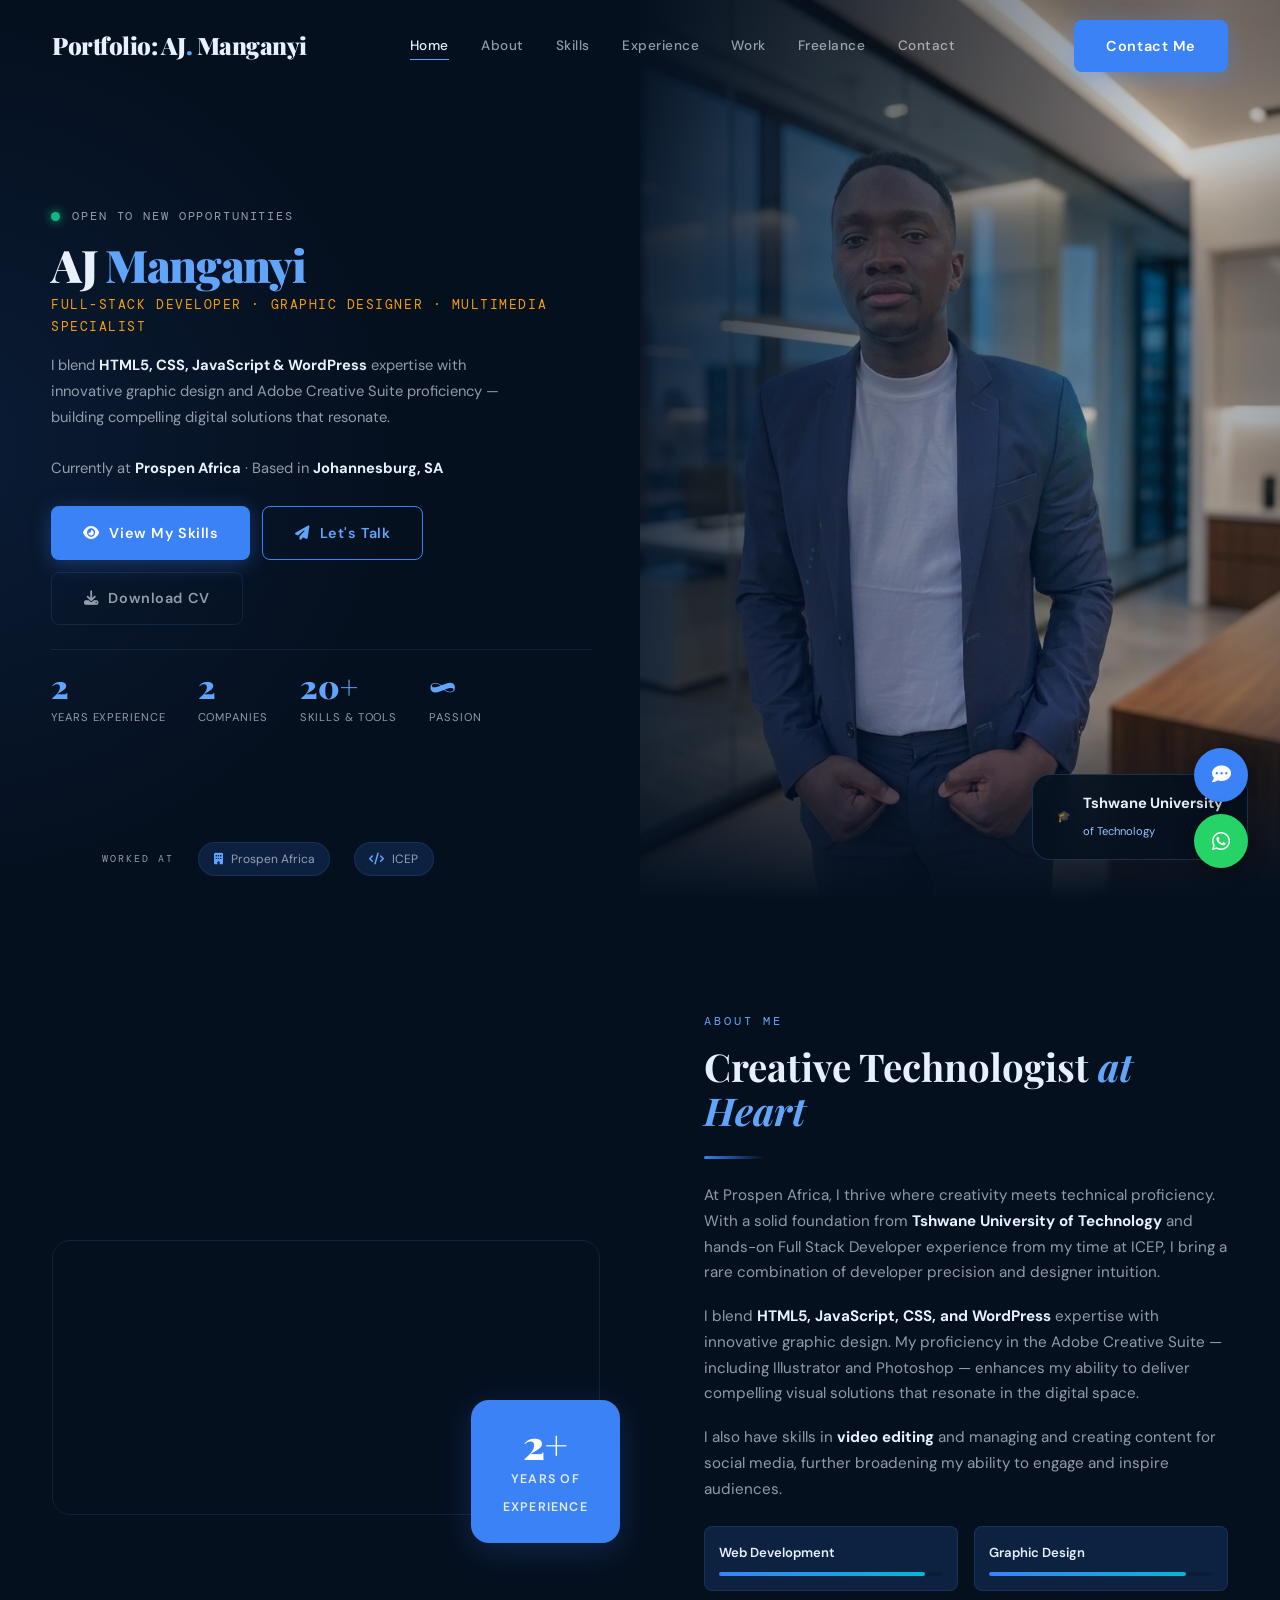
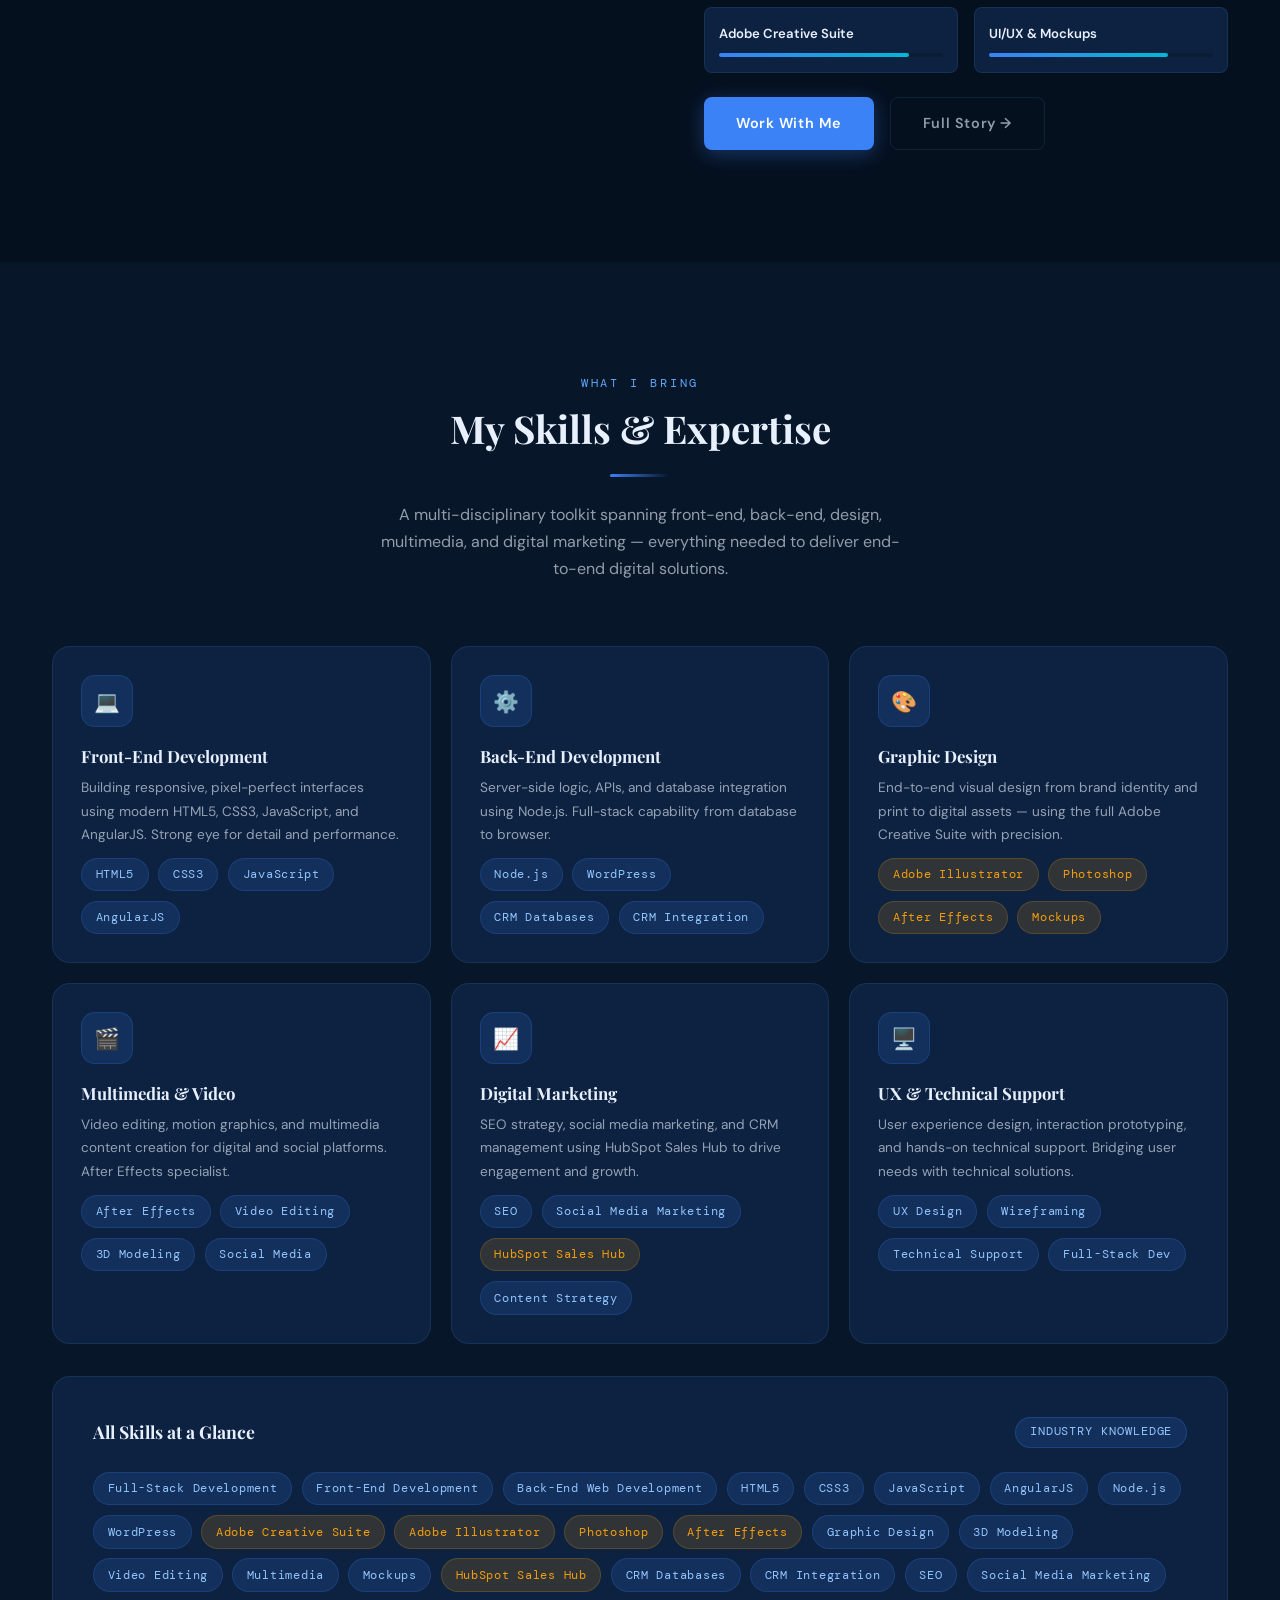
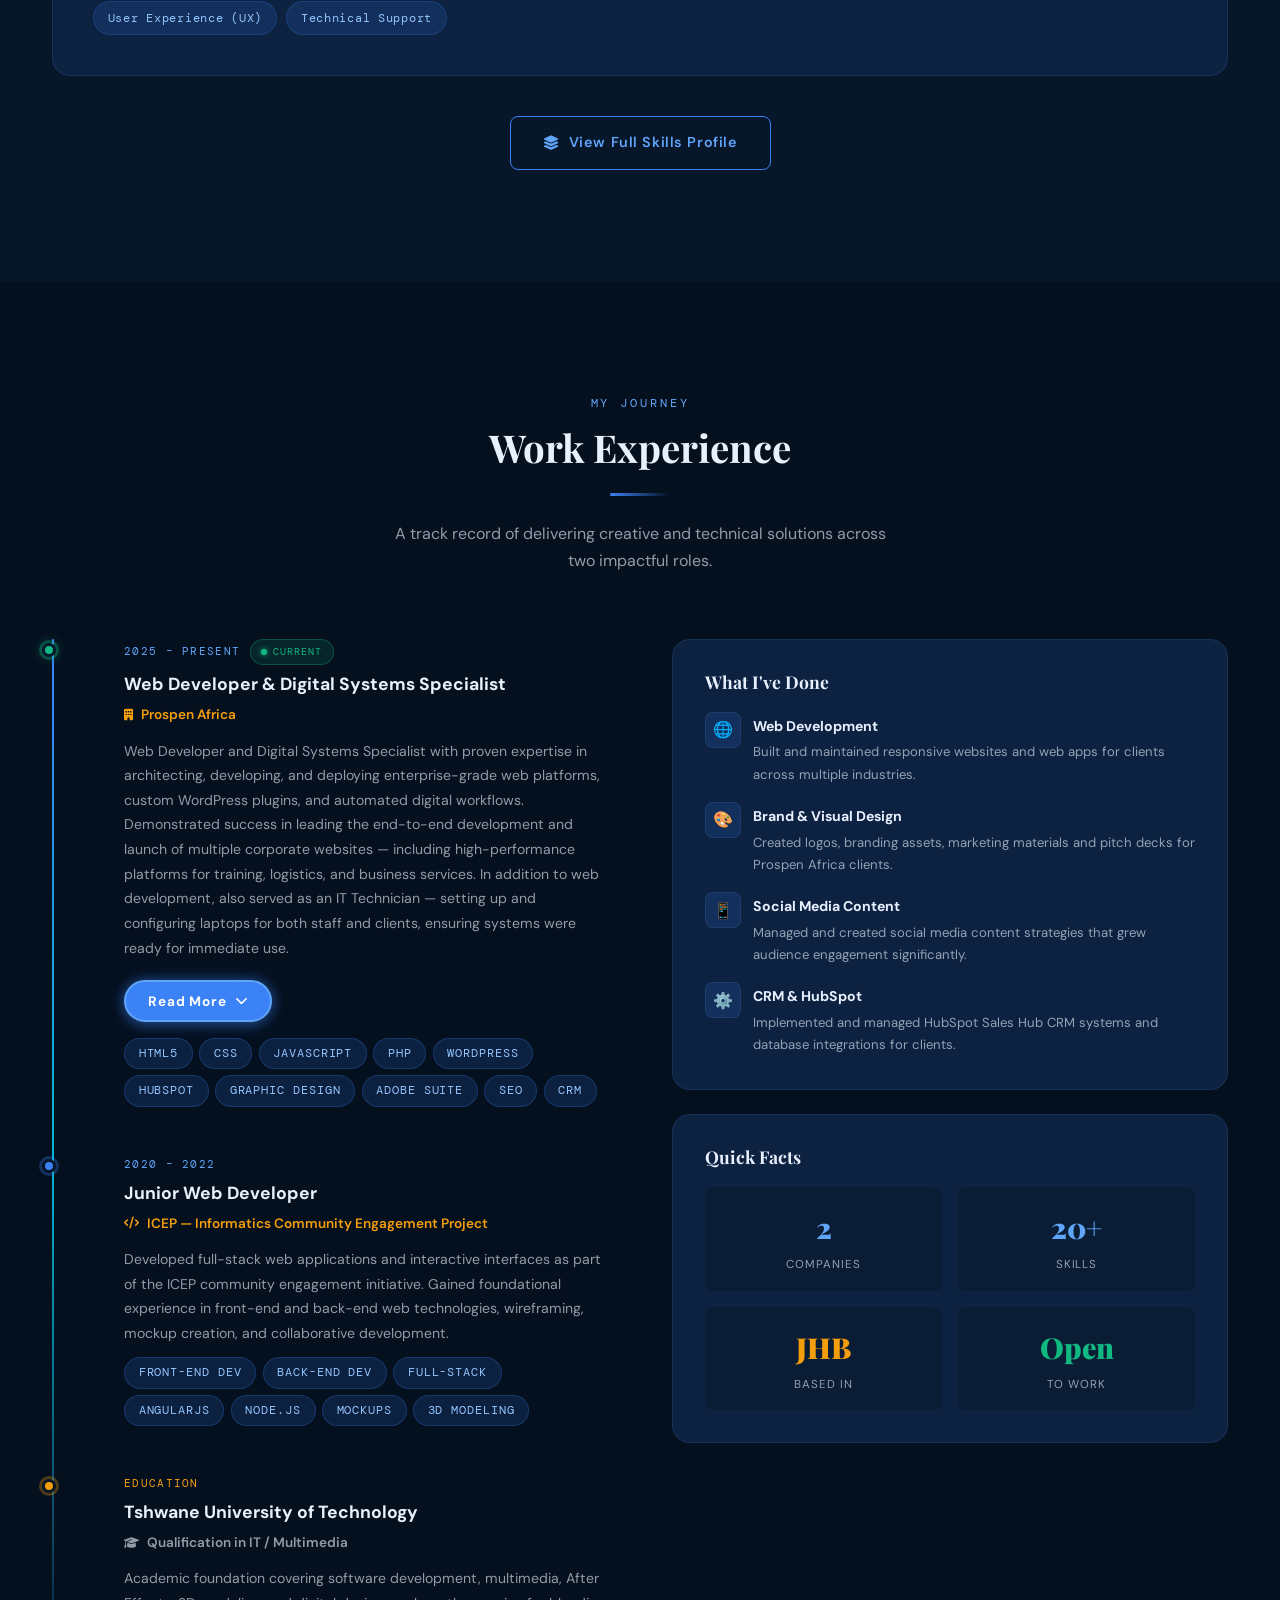
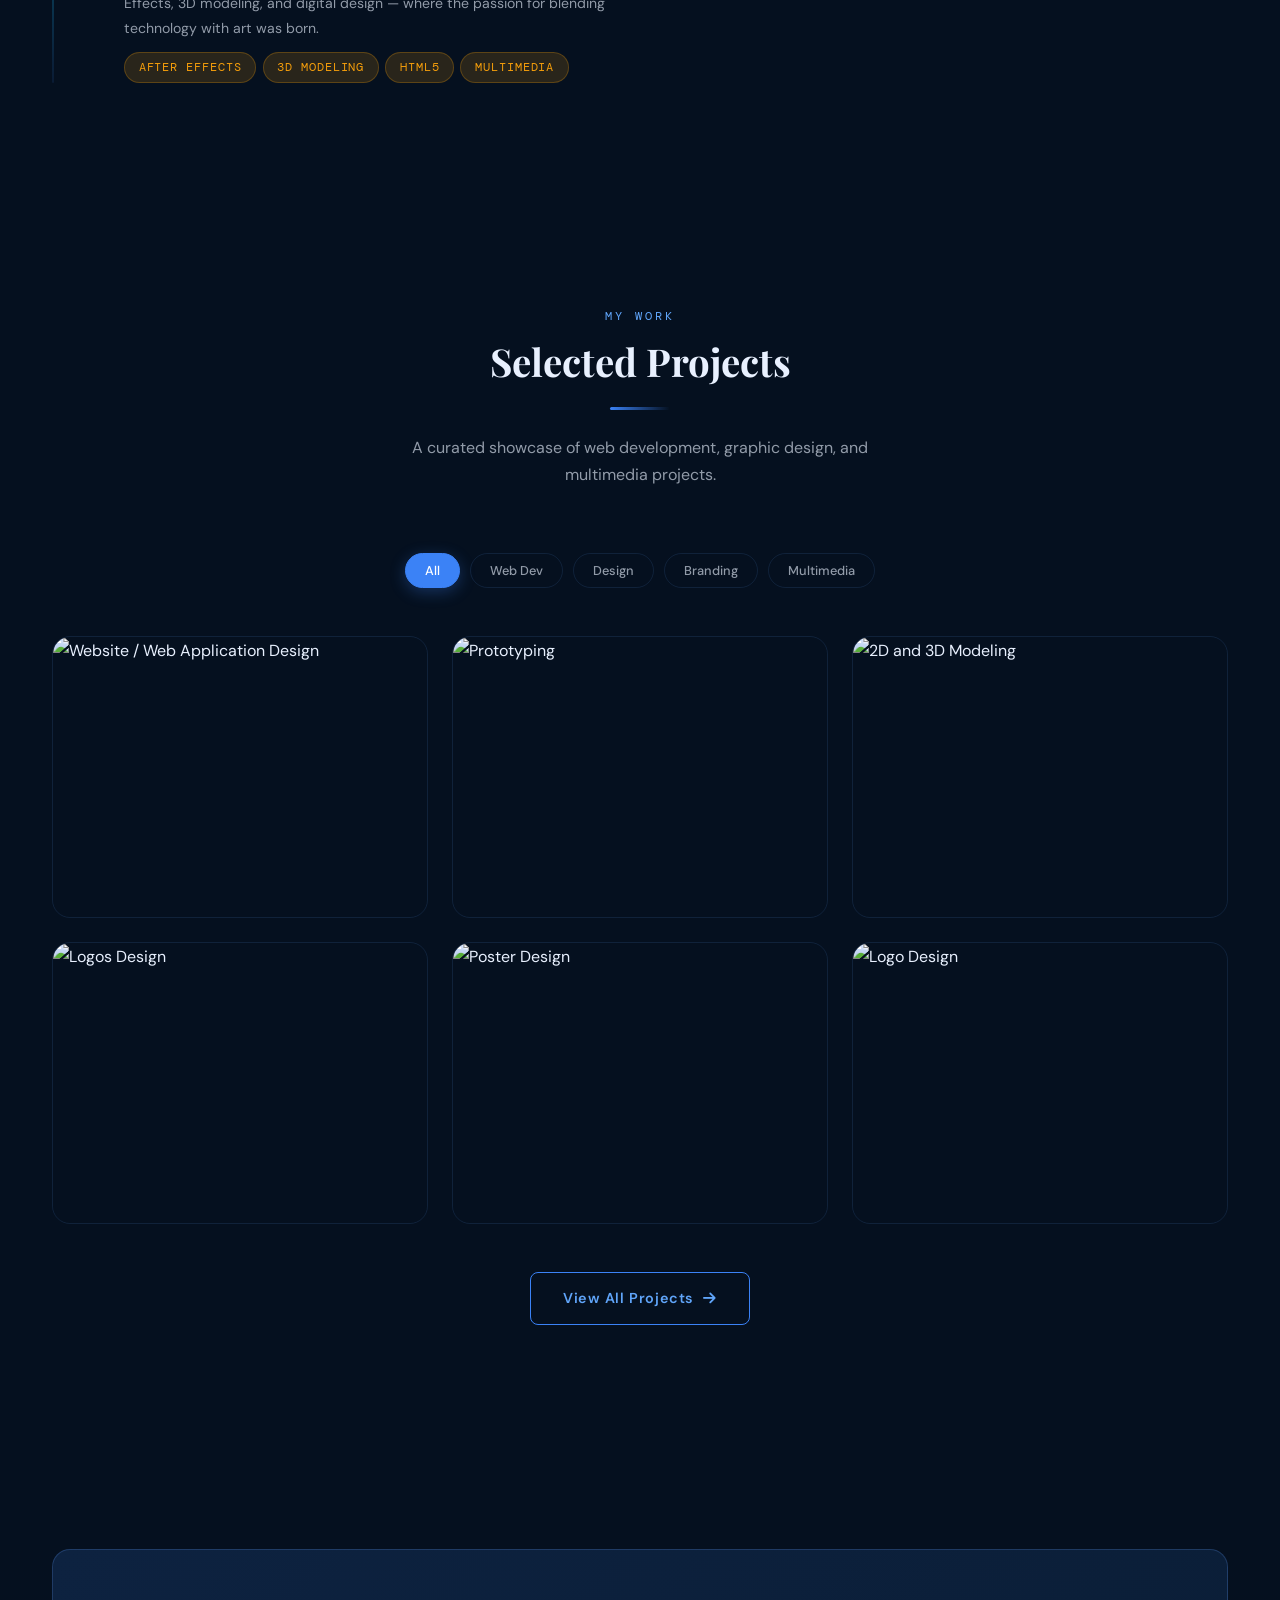
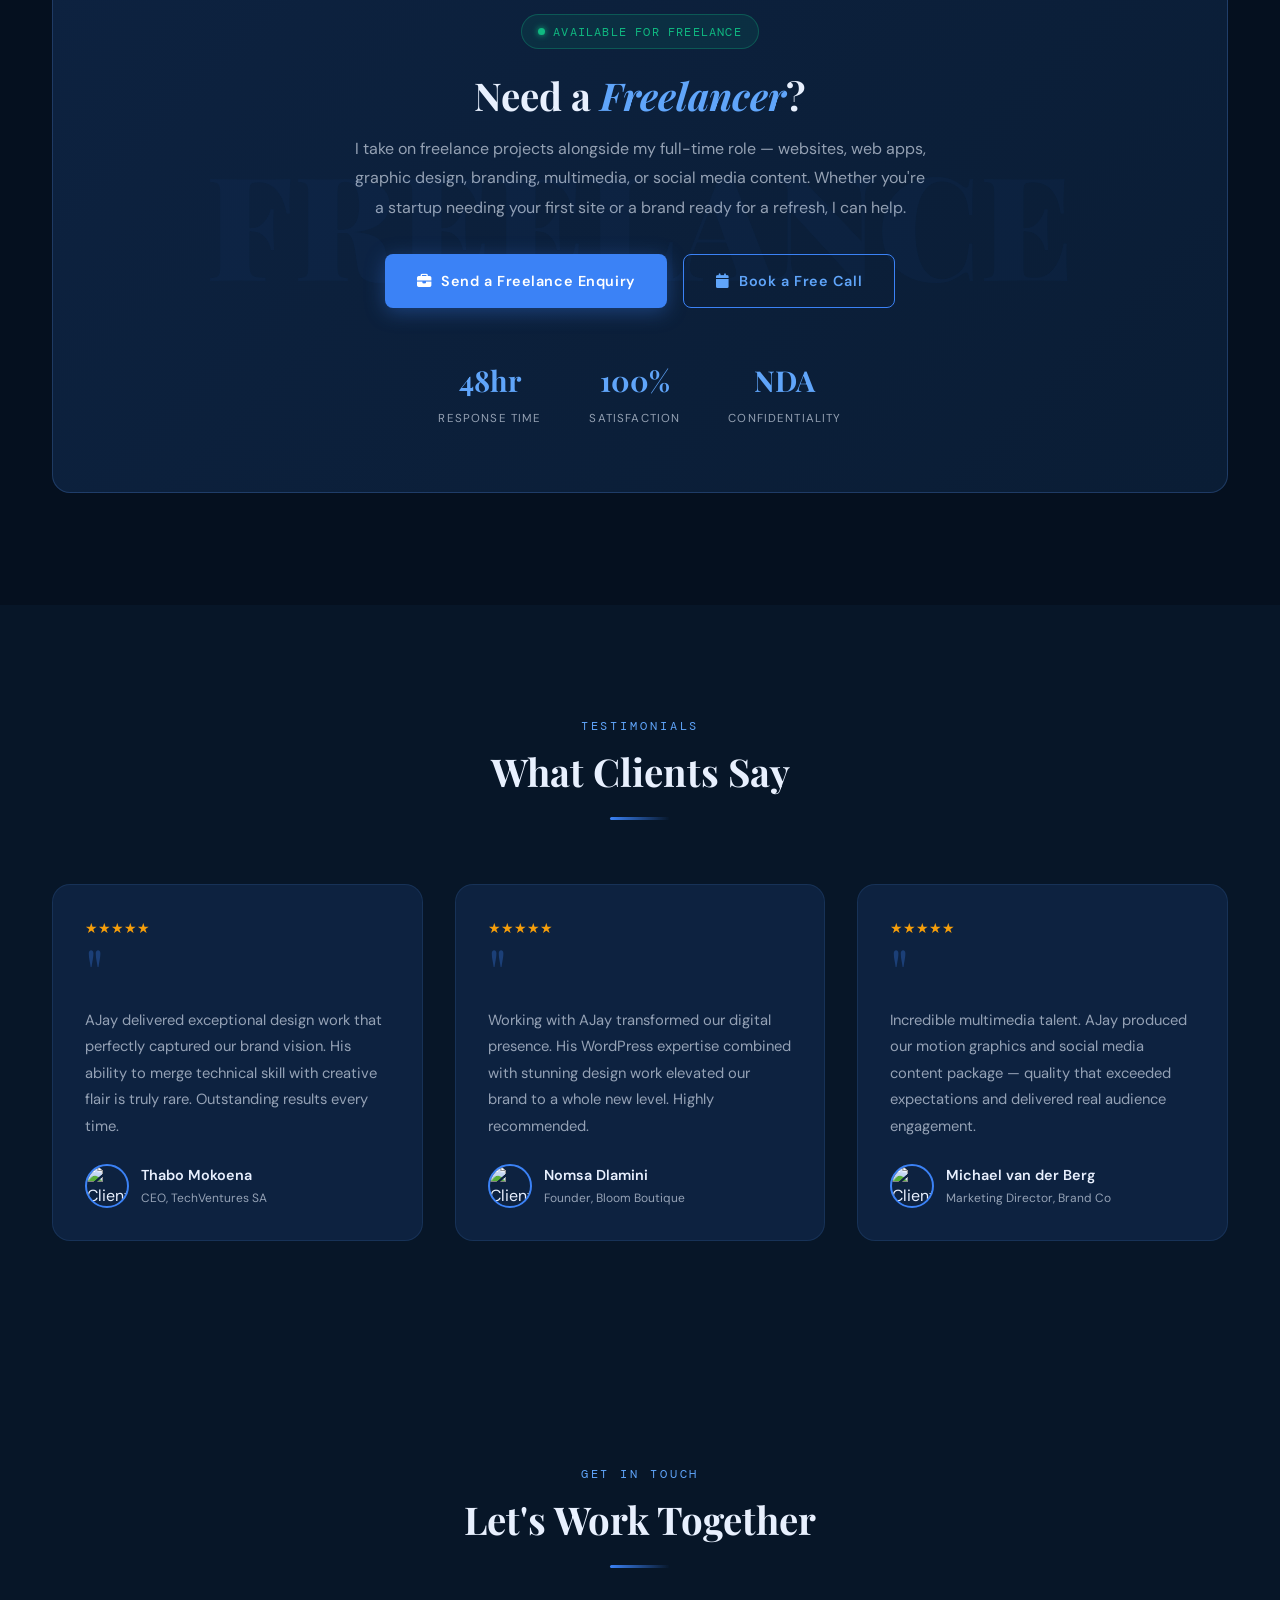
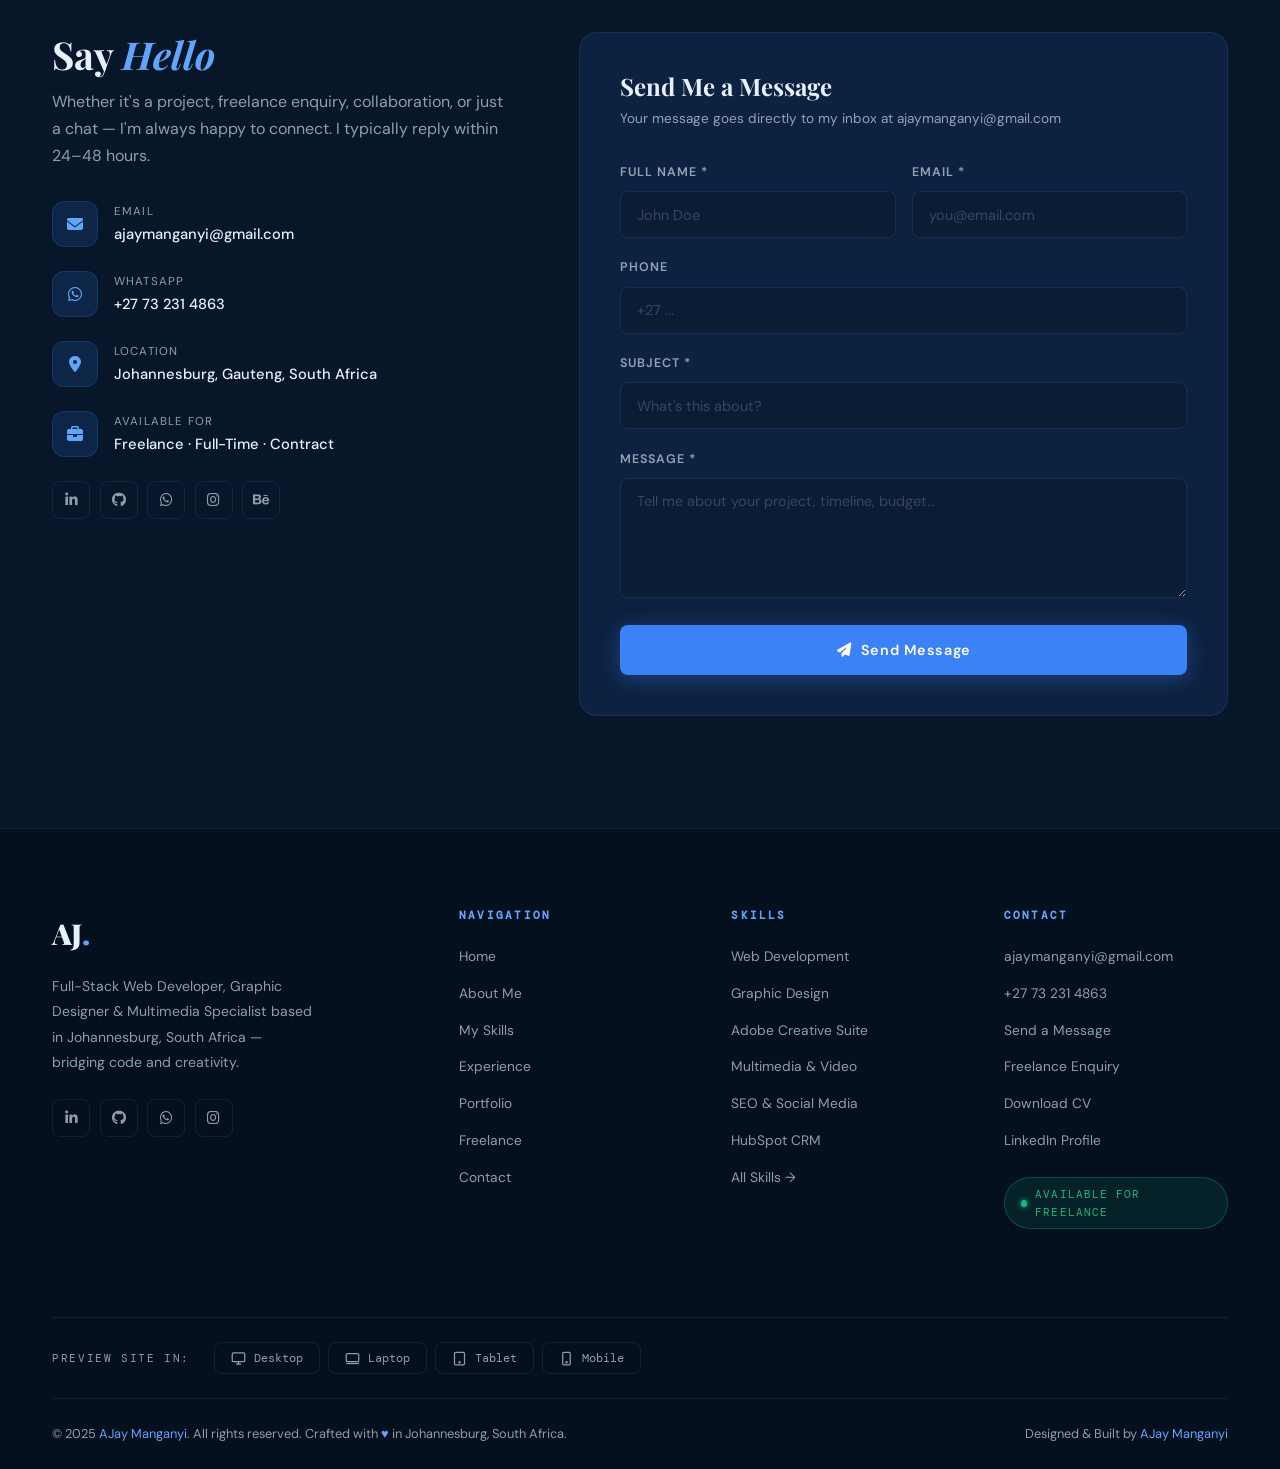
==== commit 82222238: "replace chatbot avatar with real photo" ====
--- a/index.html
+++ b/index.html
@@ -88,7 +88,7 @@
 
       <div class="hero-stats">
         <div>
-          <span class="hero-stat-num">2+</span>
+          <span class="hero-stat-num">2</span>
           <span class="hero-stat-label">Years Experience</span>
         </div>
         <div>
@@ -484,11 +484,11 @@
           <div style="display:flex;flex-direction:column;gap:1rem;">
             <div style="display:flex;align-items:flex-start;gap:0.75rem;">
               <div style="width:36px;height:36px;border-radius:8px;background:var(--blue-dim);border:1px solid var(--border);display:flex;align-items:center;justify-content:center;flex-shrink:0;font-size:1rem;">🌐</div>
-              <div><strong style="font-size:0.88rem;">Web Development</strong><p style="font-size:0.82rem;color:var(--white-dim);margin-top:0.15rem;">Built and maintained responsive websites and web apps for Prospen Africa and clients across multiple industries.</p></div>
+              <div><strong style="font-size:0.88rem;">Web Development</strong><p style="font-size:0.82rem;color:var(--white-dim);margin-top:0.15rem;">Built and maintained responsive websites and web apps for clients across multiple industries.</p></div>
             </div>
             <div style="display:flex;align-items:flex-start;gap:0.75rem;">
               <div style="width:36px;height:36px;border-radius:8px;background:var(--blue-dim);border:1px solid var(--border);display:flex;align-items:center;justify-content:center;flex-shrink:0;font-size:1rem;">🎨</div>
-              <div><strong style="font-size:0.88rem;">Brand &amp; Visual Design</strong><p style="font-size:0.82rem;color:var(--white-dim);margin-top:0.15rem;">Designed corporate company brochures, created logos, branding assets, marketing materials for Prospen Africa and my other clients.</p></div>
+              <div><strong style="font-size:0.88rem;">Brand &amp; Visual Design</strong><p style="font-size:0.82rem;color:var(--white-dim);margin-top:0.15rem;">Created logos, branding assets, marketing materials and pitch decks for Prospen Africa clients.</p></div>
             </div>
             <div style="display:flex;align-items:flex-start;gap:0.75rem;">
               <div style="width:36px;height:36px;border-radius:8px;background:var(--blue-dim);border:1px solid var(--border);display:flex;align-items:center;justify-content:center;flex-shrink:0;font-size:1rem;">📱</div>
@@ -496,7 +496,7 @@
             </div>
             <div style="display:flex;align-items:flex-start;gap:0.75rem;">
               <div style="width:36px;height:36px;border-radius:8px;background:var(--blue-dim);border:1px solid var(--border);display:flex;align-items:center;justify-content:center;flex-shrink:0;font-size:1rem;">⚙️</div>
-              <div><strong style="font-size:0.88rem;">CRM &amp; HubSpot</strong><p style="font-size:0.82rem;color:var(--white-dim);margin-top:0.15rem;">Implemented and managed HubSpot Sales Hub CRM systems and database integrations.</p></div>
+              <div><strong style="font-size:0.88rem;">CRM &amp; HubSpot</strong><p style="font-size:0.82rem;color:var(--white-dim);margin-top:0.15rem;">Implemented and managed HubSpot Sales Hub CRM systems and database integrations for clients.</p></div>
             </div>
           </div>
         </div>
@@ -940,7 +940,7 @@
 <div class="chat-widget" id="chat-widget">
   <div class="chat-header">
     <div class="chat-header-info">
-      <img src="https://images.unsplash.com/photo-1507003211169-0a1dd7228f2d?w=80&q=80" alt="AJay" class="chat-avatar" />
+      <img src="assets/images/hero-photo.png" alt="AJay" class="chat-avatar" />
       <div>
         <h4>AJay Manganyi</h4>
         <span>Replies within 24 hours</span>
